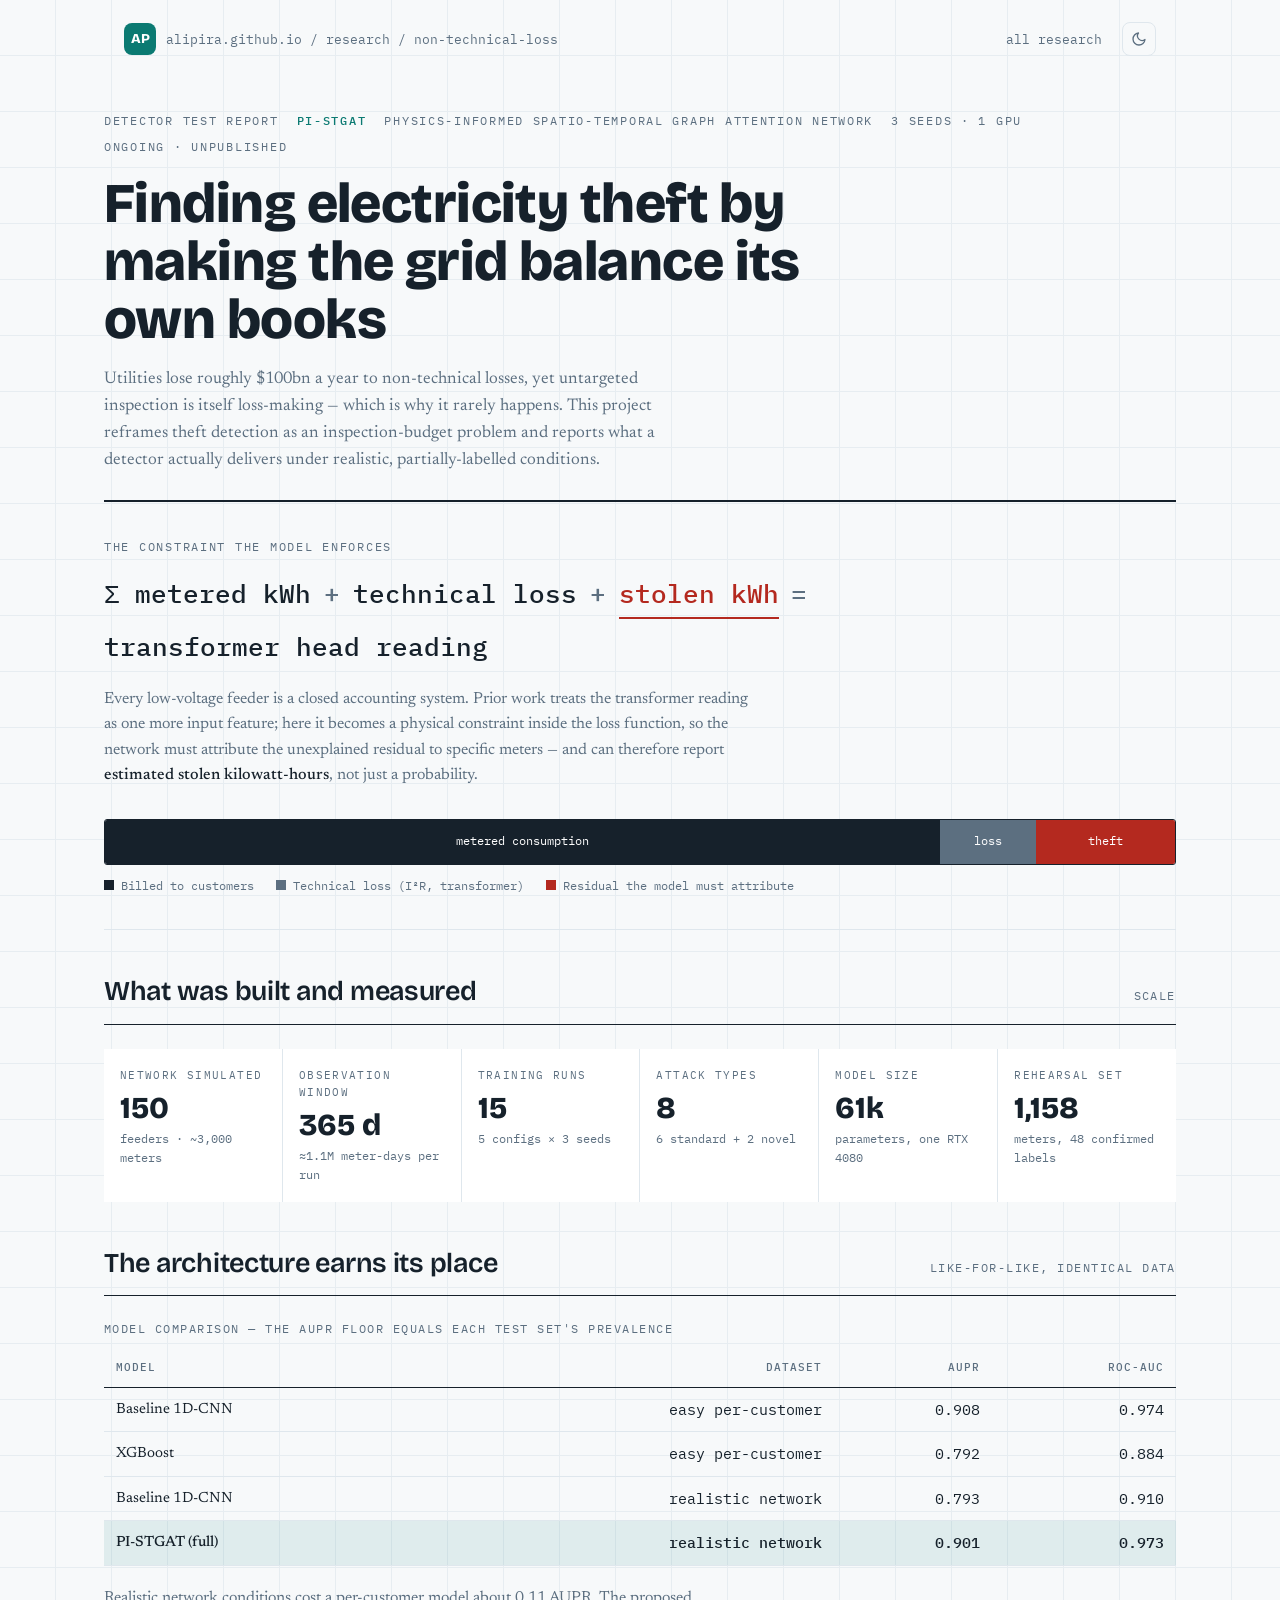
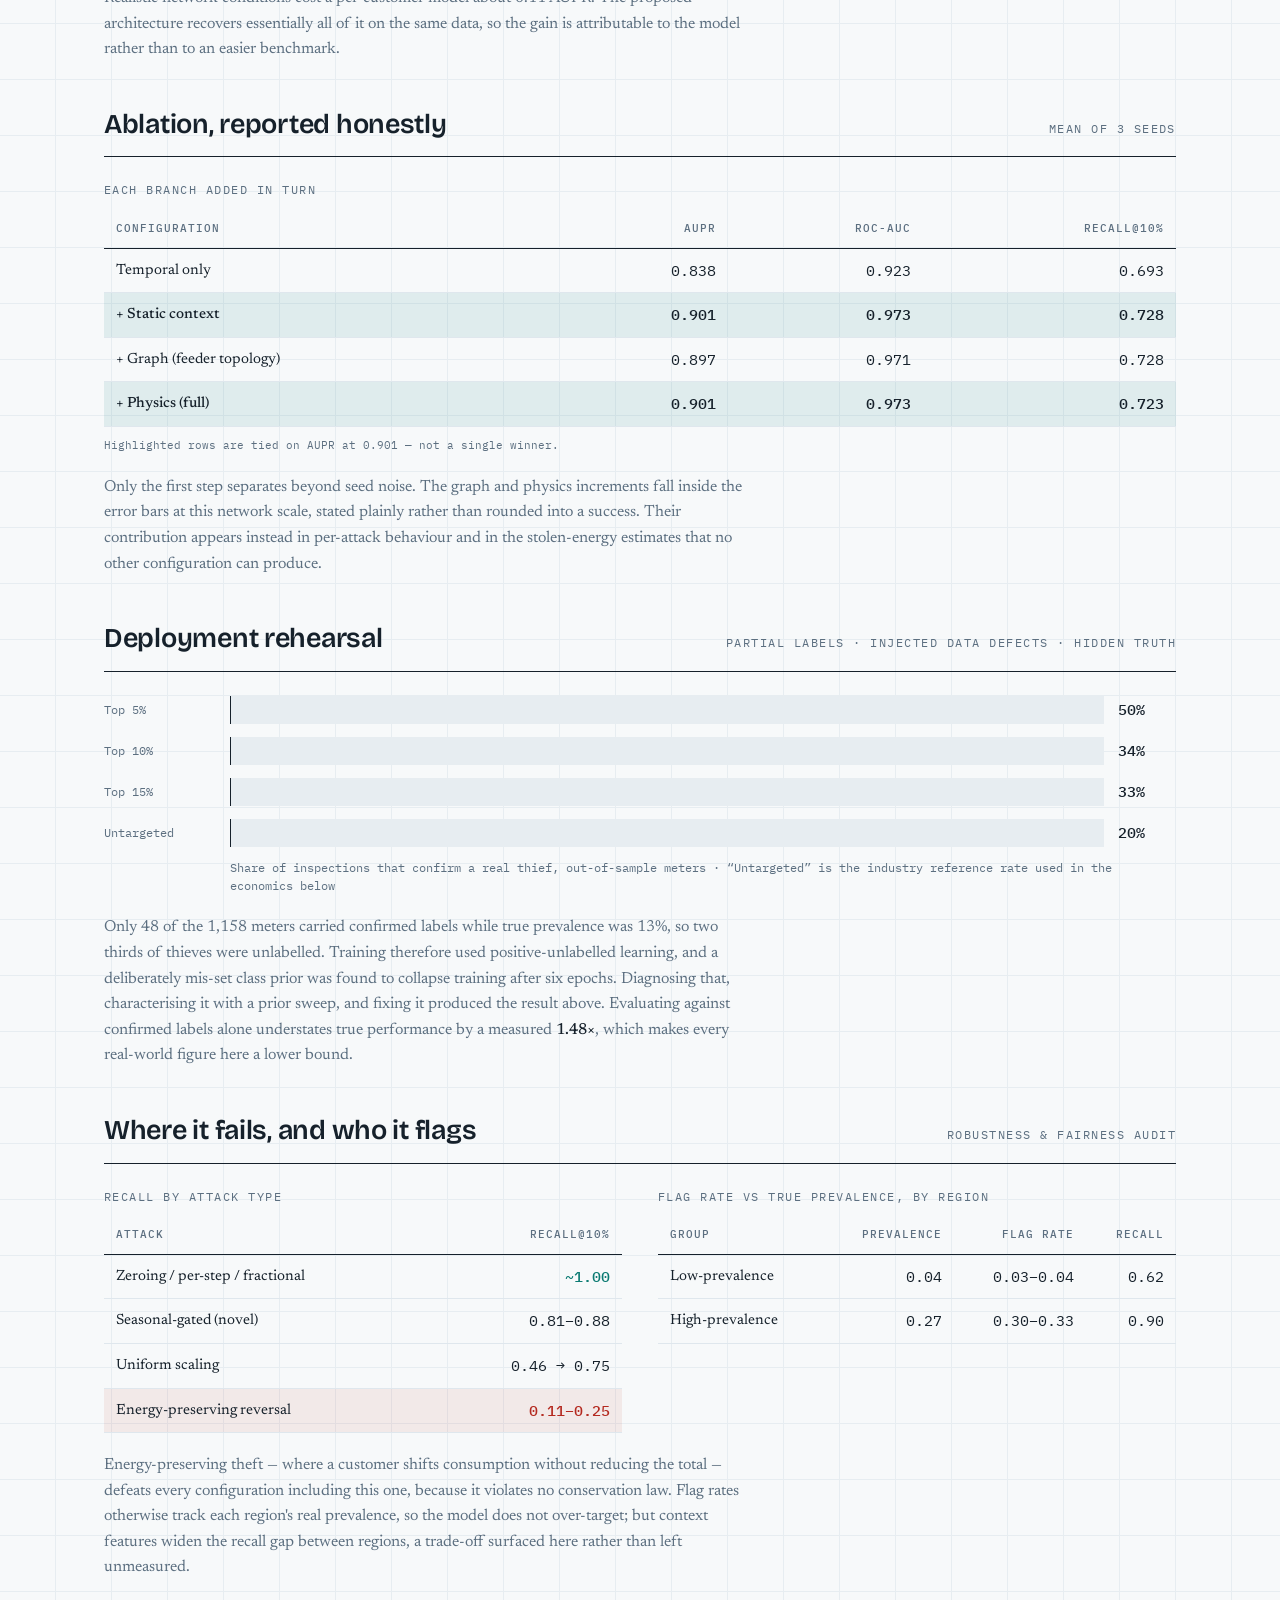
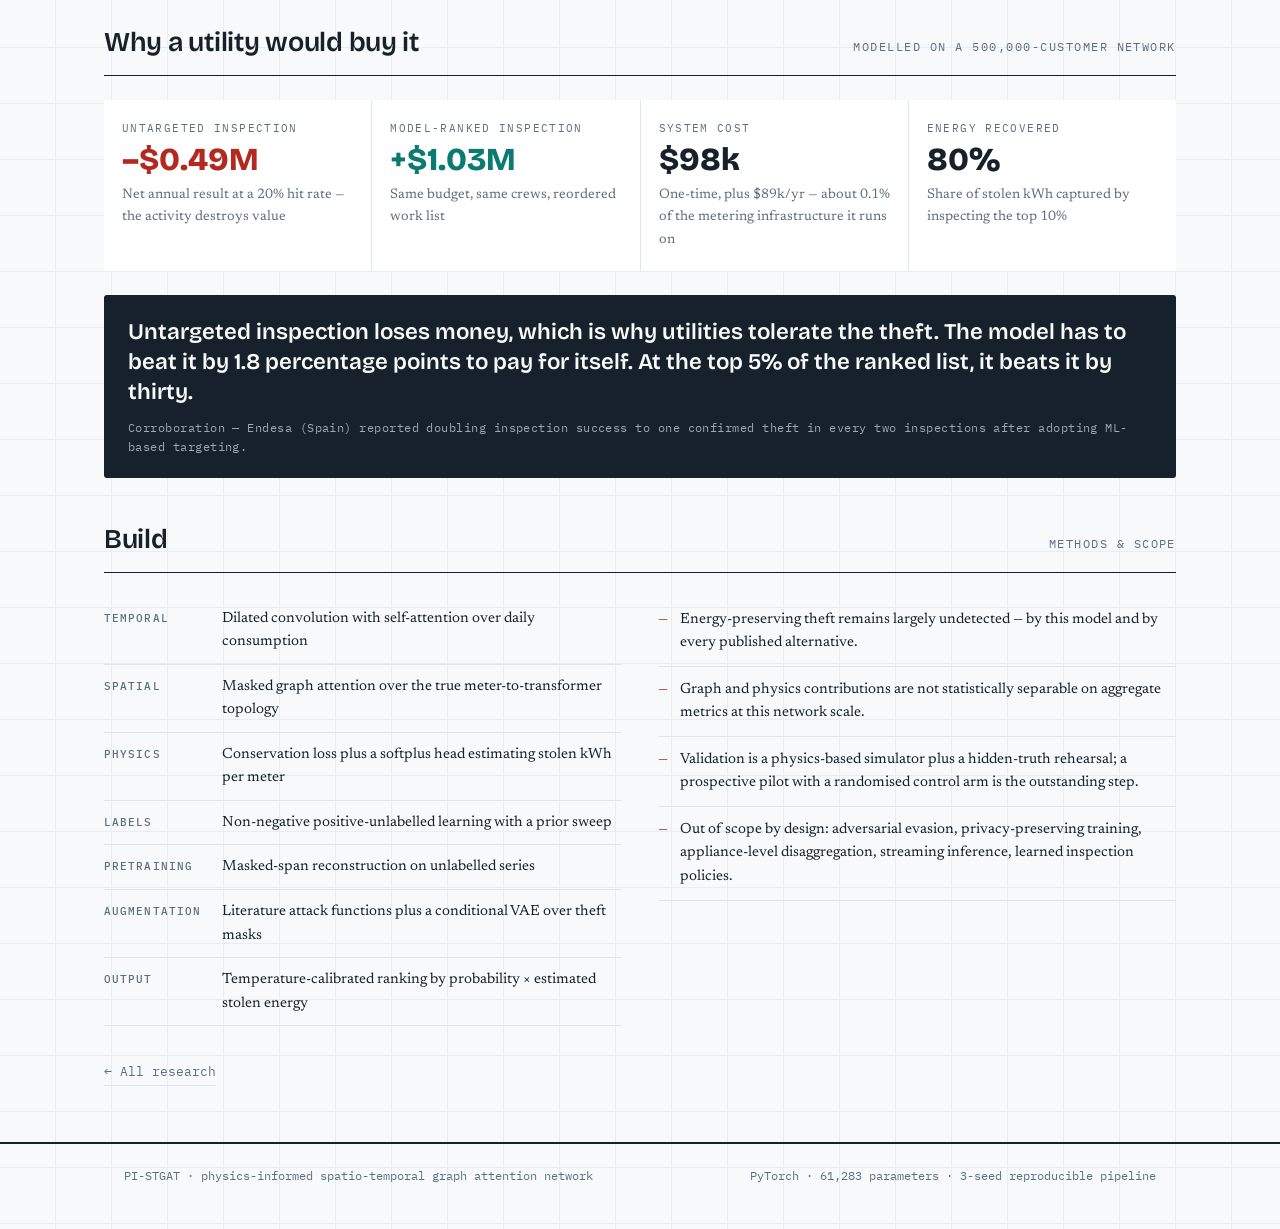
==== research/non-technical-loss/index.html @ 66fc5332 "add feat" ====
<!DOCTYPE html>
<html lang="en">
<head>
<meta charset="utf-8">
<meta name="viewport" content="width=device-width, initial-scale=1">
<title>PI-STGAT — Detector Test Report · Ali Pira</title>
<meta name="description" content="A physics-informed spatio-temporal graph attention network for electricity non-technical loss. Enforces the feeder energy balance inside the loss function, reports estimated stolen kWh, and is tested under partial labels: AUPR 0.901 vs 0.793 for a per-customer baseline.">
<meta property="og:title" content="PI-STGAT — Detector Test Report">
<meta property="og:description" content="Finding electricity theft by making the grid balance its own books. Results, ablation, robustness audit and inspection economics.">
<meta property="og:url" content="https://alipira.github.io/research/non-technical-loss/">
<meta property="og:type" content="article">
<meta name="theme-color" content="#F7F9FA" media="(prefers-color-scheme: light)">
<meta name="theme-color" content="#0C1218" media="(prefers-color-scheme: dark)">
<link rel="icon" href="data:image/svg+xml,%3Csvg xmlns='http://www.w3.org/2000/svg' viewBox='0 0 64 64'%3E%3Crect width='64' height='64' rx='14' fill='%230B7A72'/%3E%3Ctext x='32' y='42' font-family='Arial,sans-serif' font-size='28' font-weight='700' fill='white' text-anchor='middle'%3EAP%3C/text%3E%3C/svg%3E">
<link rel="preconnect" href="https://fonts.googleapis.com">
<link rel="preconnect" href="https://fonts.gstatic.com" crossorigin>
<link href="https://fonts.googleapis.com/css2?family=Bricolage+Grotesque:opsz,wght@12..96,600;12..96,800&family=IBM+Plex+Mono:wght@400;500&family=Newsreader:ital,opsz,wght@0,6..72,400;0,6..72,500;1,6..72,400&display=swap" rel="stylesheet">
<link rel="stylesheet" href="../../assets/site.css">
<link rel="stylesheet" href="../../assets/report.css">
</head>
<body class="report">
<a class="skip" href="#main">Skip to content</a>

<header class="site-head">
  <div class="wrap">
    <a class="brand" href="../../" aria-label="Back to alipira.github.io">
      <span class="mark" aria-hidden="true">AP</span>
      <span class="path">alipira.github.io / research / non-technical-loss</span>
    </a>
    <nav class="site-nav" aria-label="Sections">
      <a href="../../#research">all research</a>
      <button class="theme-btn" aria-label="Toggle colour theme">
        <svg class="icon-moon" viewBox="0 0 24 24" fill="none" stroke="currentColor" stroke-width="2" stroke-linecap="round" stroke-linejoin="round" aria-hidden="true"><path d="M21 12.8A9 9 0 1 1 11.2 3a7 7 0 0 0 9.8 9.8z"/></svg>
        <svg class="icon-sun" viewBox="0 0 24 24" fill="none" stroke="currentColor" stroke-width="2" stroke-linecap="round" stroke-linejoin="round" aria-hidden="true"><circle cx="12" cy="12" r="4"/><path d="M12 2v2M12 20v2M4.9 4.9l1.4 1.4M17.7 17.7l1.4 1.4M2 12h2M20 12h2M4.9 19.1l1.4-1.4M17.7 6.3l1.4-1.4"/></svg>
      </button>
    </nav>
  </div>
</header>

<div class="sheet" id="main">

  <header class="masthead">
    <div class="eyebrow">
      <span>Detector test report</span>
      <span><b>PI-STGAT</b></span>
      <span>Physics-informed spatio-temporal graph attention network</span>
      <span>3 seeds · 1 GPU</span>
      <span>Ongoing · unpublished</span>
    </div>
    <h1>Finding electricity theft by making the grid balance its own books</h1>
    <p class="sub">
      Utilities lose roughly $100bn a year to non-technical losses, yet untargeted
      inspection is itself loss-making — which is why it rarely happens. This project
      reframes theft detection as an inspection-budget problem and reports what a
      detector actually delivers under realistic, partially-labelled conditions.
    </p>
  </header>

  <div class="thesis">
    <div class="eqlabel">The constraint the model enforces</div>
    <div class="eq">
      <span>Σ metered kWh</span><span class="op">+</span>
      <span>technical loss</span><span class="op">+</span>
      <span class="stolen">stolen kWh</span><span class="op">=</span>
      <span>transformer head reading</span>
    </div>
    <p class="note">
      Every low-voltage feeder is a closed accounting system. Prior work treats the
      transformer reading as one more input feature; here it becomes a physical
      constraint inside the loss function, so the network must attribute the
      unexplained residual to specific meters — and can therefore report
      <strong>estimated stolen kilowatt-hours</strong>, not just a probability.
    </p>

    <div class="balance">
      <div class="bar" role="img" aria-label="Feeder energy balance: 78 percent metered consumption, 9 percent technical loss, 13 percent unexplained residual attributed to theft">
        <div class="seg metered">metered consumption</div>
        <div class="seg tech">loss</div>
        <div class="seg theft">theft</div>
      </div>
      <div class="barkey">
        <span><i style="background:var(--ink)"></i>Billed to customers</span>
        <span><i style="background:var(--muted)"></i>Technical loss (I²R, transformer)</span>
        <span><i style="background:var(--signal)"></i>Residual the model must attribute</span>
      </div>
    </div>
  </div>

  <section class="rsec">
    <div class="shead"><h2>What was built and measured</h2><span class="tag">Scale</span></div>
    <div class="fields">
      <div class="field"><div class="k">Network simulated</div><div class="v">150</div><div class="n">feeders · ~3,000 meters</div></div>
      <div class="field"><div class="k">Observation window</div><div class="v">365 d</div><div class="n">≈1.1M meter-days per run</div></div>
      <div class="field"><div class="k">Training runs</div><div class="v">15</div><div class="n">5 configs × 3 seeds</div></div>
      <div class="field"><div class="k">Attack types</div><div class="v">8</div><div class="n">6 standard + 2 novel</div></div>
      <div class="field"><div class="k">Model size</div><div class="v">61k</div><div class="n">parameters, one RTX 4080</div></div>
      <div class="field"><div class="k">Rehearsal set</div><div class="v">1,158</div><div class="n">meters, 48 confirmed labels</div></div>
    </div>
  </section>

  <section class="rsec">
    <div class="shead"><h2>The architecture earns its place</h2><span class="tag">Like-for-like, identical data</span></div>
    <div class="tw">
      <table>
        <caption>Model comparison — the AUPR floor equals each test set's prevalence</caption>
        <thead><tr><th scope="col">Model</th><th scope="col">Dataset</th><th scope="col">AUPR</th><th scope="col">ROC-AUC</th></tr></thead>
        <tbody>
          <tr><th scope="row">Baseline 1D-CNN</th><td>easy per-customer</td><td>0.908</td><td>0.974</td></tr>
          <tr><th scope="row">XGBoost</th><td>easy per-customer</td><td>0.792</td><td>0.884</td></tr>
          <tr><th scope="row">Baseline 1D-CNN</th><td>realistic network</td><td>0.793</td><td>0.910</td></tr>
          <tr class="lead"><th scope="row">PI-STGAT (full)</th><td>realistic network</td><td>0.901</td><td>0.973</td></tr>
        </tbody>
      </table>
    </div>
    <p class="note">
      Realistic network conditions cost a per-customer model about 0.11 AUPR. The
      proposed architecture recovers essentially all of it on the same data, so the
      gain is attributable to the model rather than to an easier benchmark.
    </p>
  </section>

  <section class="rsec">
    <div class="shead"><h2>Ablation, reported honestly</h2><span class="tag">Mean of 3 seeds</span></div>
    <div class="tw">
      <table>
        <caption>Each branch added in turn</caption>
        <thead><tr><th scope="col">Configuration</th><th scope="col">AUPR</th><th scope="col">ROC-AUC</th><th scope="col">Recall@10%</th></tr></thead>
        <tbody>
          <tr><th scope="row">Temporal only</th><td>0.838</td><td>0.923</td><td>0.693</td></tr>
          <tr class="lead"><th scope="row">+ Static context</th><td>0.901</td><td>0.973</td><td>0.728</td></tr>
          <tr><th scope="row">+ Graph (feeder topology)</th><td>0.897</td><td>0.971</td><td>0.728</td></tr>
          <tr class="lead"><th scope="row">+ Physics (full)</th><td>0.901</td><td>0.973</td><td>0.723</td></tr>
        </tbody>
      </table>
    </div>
    <p class="tienote">Highlighted rows are tied on AUPR at 0.901 — not a single winner.</p>
    <p class="note">
      Only the first step separates beyond seed noise. The graph and physics
      increments fall inside the error bars at this network scale, stated plainly
      rather than rounded into a success. Their contribution appears instead in
      per-attack behaviour and in the stolen-energy estimates that no other
      configuration can produce.
    </p>
  </section>

  <section class="rsec">
    <div class="shead"><h2>Deployment rehearsal</h2><span class="tag">Partial labels · injected data defects · hidden truth</span></div>
    <div class="chart">
      <div class="crow">
        <span class="lab">Top 5%</span>
        <span class="track" role="img" aria-label="Top 5 percent of the ranked list: 50 percent of inspections confirm a thief"><span class="fill" style="width:50%"></span></span>
        <span class="num">50%</span>
      </div>
      <div class="crow">
        <span class="lab">Top 10%</span>
        <span class="track" role="img" aria-label="Top 10 percent of the ranked list: 34 percent of inspections confirm a thief"><span class="fill" style="width:34%"></span></span>
        <span class="num">34%</span>
      </div>
      <div class="crow">
        <span class="lab">Top 15%</span>
        <span class="track" role="img" aria-label="Top 15 percent of the ranked list: 33 percent of inspections confirm a thief"><span class="fill" style="width:33%"></span></span>
        <span class="num">33%</span>
      </div>
      <!-- REVIEW BEFORE PUBLISHING: this 20% is the untargeted hit rate used in the
           economics model below. The rehearsal set's own prevalence is stated as 13%.
           Decide which figure is the comparator for this chart and make the two agree,
           or keep both and label each explicitly. -->
      <div class="crow">
        <span class="lab">Untargeted</span>
        <span class="track" role="img" aria-label="Untargeted inspection reference: 20 percent hit rate"><span class="fill base" style="width:20%"></span></span>
        <span class="num">20%</span>
      </div>
    </div>
    <p class="chartnote">
      Share of inspections that confirm a real thief, out-of-sample meters ·
      “Untargeted” is the industry reference rate used in the economics below
    </p>
    <p class="note">
      Only 48 of the 1,158 meters carried confirmed labels while true prevalence was
      13%, so two thirds of thieves were unlabelled. Training therefore used
      positive-unlabelled learning, and a deliberately mis-set class prior was found
      to collapse training after six epochs. Diagnosing that, characterising it with
      a prior sweep, and fixing it produced the result above. Evaluating against
      confirmed labels alone understates true performance by a measured
      <strong>1.48×</strong>, which makes every real-world figure here a lower bound.
    </p>
  </section>

  <section class="rsec">
    <div class="shead"><h2>Where it fails, and who it flags</h2><span class="tag">Robustness &amp; fairness audit</span></div>
    <div class="cols">
      <div class="tw">
        <table>
          <caption>Recall by attack type</caption>
          <thead><tr><th scope="col">Attack</th><th scope="col">Recall@10%</th></tr></thead>
          <tbody>
            <tr><th scope="row">Zeroing / per-step / fractional</th><td><span class="good">~1.00</span></td></tr>
            <tr><th scope="row">Seasonal-gated (novel)</th><td>0.81–0.88</td></tr>
            <!-- REVIEW: label what the arrow means here (e.g. before → after the prior fix,
                 or weakest → strongest seed). Left exactly as supplied. -->
            <tr><th scope="row">Uniform scaling</th><td>0.46 → 0.75</td></tr>
            <tr class="weak"><th scope="row">Energy-preserving reversal</th><td><span class="flag">0.11–0.25</span></td></tr>
          </tbody>
        </table>
      </div>
      <div class="tw">
        <table>
          <caption>Flag rate vs true prevalence, by region</caption>
          <thead><tr><th scope="col">Group</th><th scope="col">Prevalence</th><th scope="col">Flag rate</th><th scope="col">Recall</th></tr></thead>
          <tbody>
            <tr><th scope="row">Low-prevalence</th><td>0.04</td><td>0.03–0.04</td><td>0.62</td></tr>
            <tr><th scope="row">High-prevalence</th><td>0.27</td><td>0.30–0.33</td><td>0.90</td></tr>
          </tbody>
        </table>
      </div>
    </div>
    <p class="note">
      Energy-preserving theft — where a customer shifts consumption without reducing
      the total — defeats every configuration including this one, because it violates
      no conservation law. Flag rates otherwise track each region's real prevalence,
      so the model does not over-target; but context features widen the recall gap
      between regions, a trade-off surfaced here rather than left unmeasured.
    </p>
  </section>

  <section class="rsec">
    <div class="shead"><h2>Why a utility would buy it</h2><span class="tag">Modelled on a 500,000-customer network</span></div>
    <div class="econ">
      <div class="ecard"><div class="k">Untargeted inspection</div><div class="v neg">–$0.49M</div><div class="n">Net annual result at a 20% hit rate — the activity destroys value</div></div>
      <div class="ecard"><div class="k">Model-ranked inspection</div><div class="v pos">+$1.03M</div><div class="n">Same budget, same crews, reordered work list</div></div>
      <div class="ecard"><div class="k">System cost</div><div class="v">$98k</div><div class="n">One-time, plus $89k/yr — about 0.1% of the metering infrastructure it runs on</div></div>
      <div class="ecard"><div class="k">Energy recovered</div><div class="v">80%</div><div class="n">Share of stolen kWh captured by inspecting the top 10%</div></div>
    </div>
    <div class="pull">
      <p>
        Untargeted inspection loses money, which is why utilities tolerate the theft.
        The model has to beat it by 1.8 percentage points to pay for itself. At the
        top 5% of the ranked list, it beats it by thirty.
      </p>
      <small>
        Corroboration — Endesa (Spain) reported doubling inspection success to one
        confirmed theft in every two inspections after adopting ML-based targeting.
      </small>
    </div>
  </section>

  <section class="rsec">
    <div class="shead"><h2>Build</h2><span class="tag">Methods &amp; scope</span></div>
    <div class="cols">
      <div>
        <ul class="stack">
          <li><b>Temporal</b><span>Dilated convolution with self-attention over daily consumption</span></li>
          <li><b>Spatial</b><span>Masked graph attention over the true meter-to-transformer topology</span></li>
          <li><b>Physics</b><span>Conservation loss plus a softplus head estimating stolen kWh per meter</span></li>
          <li><b>Labels</b><span>Non-negative positive-unlabelled learning with a prior sweep</span></li>
          <li><b>Pretraining</b><span>Masked-span reconstruction on unlabelled series</span></li>
          <li><b>Augmentation</b><span>Literature attack functions plus a conditional VAE over theft masks</span></li>
          <li><b>Output</b><span>Temperature-calibrated ranking by probability × estimated stolen energy</span></li>
        </ul>
      </div>
      <div>
        <ul class="limits">
          <li>Energy-preserving theft remains largely undetected — by this model and by every published alternative.</li>
          <li>Graph and physics contributions are not statistically separable on aggregate metrics at this network scale.</li>
          <li>Validation is a physics-based simulator plus a hidden-truth rehearsal; a prospective pilot with a randomised control arm is the outstanding step.</li>
          <li>Out of scope by design: adversarial evasion, privacy-preserving training, appliance-level disaggregation, streaming inference, learned inspection policies.</li>
        </ul>
      </div>
    </div>
    <a class="backhome" href="../../#research">← All research</a>
  </section>

</div>

<footer class="site-foot">
  <div class="wrap">
    <span>PI-STGAT · physics-informed spatio-temporal graph attention network</span>
    <span>PyTorch · 61,283 parameters · 3-seed reproducible pipeline</span>
  </div>
</footer>

<script src="../../assets/site.js"></script>
</body>
</html>
---- assets/site.css ----
/* ============================================================
   site.css — shared tokens and chrome for alipira.github.io
   Every page links this file. Change a colour or a font once
   here and the whole site follows.
   ============================================================ */

/* ---------- TOKENS ---------- */
:root{
  --bg:#F7F9FA;
  --surface:#FFFFFF;
  --ink:#16212B;
  --muted:#5C6F80;
  --line:#DFE7ED;
  --grid:#E7EDF1;
  --teal:#0B7A72;          /* accent, and "good" in data */
  --amber:#B26A00;         /* second track */
  --signal:#B4291F;        /* failure / negative only */
  --teal-soft:rgba(11,122,114,.10);
  --amber-soft:rgba(178,106,0,.12);
  --signal-soft:rgba(180,41,31,.08);
  --on-accent:#FFFFFF;     /* text on a teal fill */
  --shadow:0 10px 28px rgba(22,33,43,.08);
  --radius:12px;
  --display:"Bricolage Grotesque",system-ui,"Segoe UI",sans-serif;
  --prose:"Newsreader",Georgia,"Times New Roman",serif;
  --mono:"IBM Plex Mono",ui-monospace,SFMono-Regular,Menlo,monospace;
}
[data-theme="dark"]{
  --bg:#0C1218;
  --surface:#121A23;
  --ink:#E7EEF4;
  --muted:#93A7B8;
  --line:#223140;
  --grid:#17222D;
  --teal:#3ECBBB;
  --amber:#F0A63C;
  --signal:#F2685C;
  --teal-soft:rgba(62,203,187,.12);
  --amber-soft:rgba(240,166,60,.14);
  --signal-soft:rgba(242,104,92,.12);
  --on-accent:#0C1218;
  --shadow:0 12px 30px rgba(0,0,0,.35);
}
@media (prefers-color-scheme: dark){
  :root:not([data-theme="light"]){
    --bg:#0C1218;
    --surface:#121A23;
    --ink:#E7EEF4;
    --muted:#93A7B8;
    --line:#223140;
    --grid:#17222D;
    --teal:#3ECBBB;
    --amber:#F0A63C;
    --signal:#F2685C;
    --teal-soft:rgba(62,203,187,.12);
    --amber-soft:rgba(240,166,60,.14);
    --signal-soft:rgba(242,104,92,.12);
    --on-accent:#0C1218;
    --shadow:0 12px 30px rgba(0,0,0,.35);
  }
}

/* ---------- BASE ---------- */
*{box-sizing:border-box;margin:0;padding:0}
html{scroll-behavior:smooth;-webkit-text-size-adjust:100%}
body{
  background:var(--bg);
  color:var(--ink);
  font-family:var(--prose);
  font-size:16px;
  line-height:1.6;
  -webkit-font-smoothing:antialiased;
}
.wrap{max-width:1080px;margin:0 auto;padding:0 24px}
a{color:inherit}
::selection{background:var(--teal-soft)}
:focus-visible{outline:2px solid var(--teal);outline-offset:3px;border-radius:4px}
.mono{font-family:var(--mono);font-variant-numeric:tabular-nums}
strong{font-weight:500}

.skip{
  position:absolute;left:-9999px;top:0;z-index:99;
  background:var(--teal);color:var(--on-accent);
  font-family:var(--mono);font-size:.85rem;padding:10px 16px;border-radius:0 0 8px 0;
}
.skip:focus{left:0}

/* ---------- HEADER ---------- */
.site-head{padding:22px 0}
.site-head .wrap{display:flex;align-items:center;justify-content:space-between;gap:16px}
.brand{display:flex;align-items:center;gap:10px;text-decoration:none;min-width:0}
.brand .mark{
  width:32px;height:32px;border-radius:8px;flex:0 0 auto;
  background:var(--teal);color:var(--on-accent);
  display:grid;place-items:center;
  font-family:var(--display);font-weight:800;font-size:.85rem;
}
.brand .path{
  font-family:var(--mono);font-size:.82rem;color:var(--muted);
  white-space:nowrap;overflow:hidden;text-overflow:ellipsis;
}
.brand:hover .path{color:var(--teal)}
.site-nav{display:flex;align-items:center;gap:20px}
.site-nav a{font-family:var(--mono);font-size:.82rem;color:var(--muted);text-decoration:none}
.site-nav a:hover{color:var(--teal)}
.theme-btn{
  background:none;border:1px solid var(--line);border-radius:8px;
  width:34px;height:34px;flex:0 0 auto;
  display:grid;place-items:center;cursor:pointer;color:var(--muted);
}
.theme-btn:hover{color:var(--teal);border-color:var(--teal)}
.theme-btn svg{width:16px;height:16px}
.icon-sun{display:none}
[data-theme="dark"] .icon-moon{display:none}
[data-theme="dark"] .icon-sun{display:block}
@media (prefers-color-scheme: dark){
  :root:not([data-theme="light"]) .icon-moon{display:none}
  :root:not([data-theme="light"]) .icon-sun{display:block}
}

/* ---------- SECTION FURNITURE ---------- */
.band{padding:52px 0 0}
.fig{font-family:var(--mono);font-size:.8rem;color:var(--muted);margin-bottom:8px}
.fig b{color:var(--teal);font-weight:500}
h1,h2,h3{font-family:var(--display);letter-spacing:-.01em}
h2{font-weight:600;font-size:clamp(1.5rem,3vw,1.95rem);margin-bottom:12px}
h3{font-weight:600}
.section-intro{color:var(--muted);max-width:62ch;margin-bottom:30px}
.mini{
  font-family:var(--mono);font-size:.75rem;letter-spacing:.12em;
  text-transform:uppercase;color:var(--muted);margin-bottom:12px;
}

/* ---------- BUTTONS ---------- */
.btn{
  font-family:var(--mono);font-size:.8rem;text-decoration:none;
  padding:9px 14px;border-radius:8px;display:inline-block;
  transition:opacity .15s ease,border-color .15s ease,color .15s ease;
}
.btn-primary{background:var(--teal);color:var(--on-accent)}
.btn-primary:hover{opacity:.88}
.btn-ghost{border:1px solid var(--line);color:var(--muted)}
.btn-ghost:hover{border-color:var(--teal);color:var(--teal)}

/* ---------- CHIPS ---------- */
.chips{display:flex;flex-wrap:wrap;gap:8px}
.chip{
  font-family:var(--mono);font-size:.76rem;color:var(--muted);
  border:1px solid var(--line);border-radius:999px;padding:4px 11px;
}
.status{
  font-family:var(--mono);font-size:.74rem;letter-spacing:.06em;
  color:var(--teal);background:var(--teal-soft);
  border-radius:999px;padding:4px 11px;display:inline-block;
}

/* ---------- FOOTER ---------- */
.site-foot{border-top:2px solid var(--ink);margin-top:56px;padding:22px 0 44px}
.site-foot .wrap{
  display:flex;justify-content:space-between;flex-wrap:wrap;gap:10px;
  font-family:var(--mono);font-size:.76rem;color:var(--muted);
}

/* ---------- MOTION ---------- */
.reveal{opacity:0;transform:translateY(14px);transition:opacity .5s ease,transform .5s ease}
.reveal.on{opacity:1;transform:none}
@media (prefers-reduced-motion: reduce){
  html{scroll-behavior:auto}
  .reveal{opacity:1;transform:none;transition:none}
  *{animation:none !important}
}
---- assets/report.css ----
/* ============================================================
   report.css — styles for research report pages
   Signature: engineering grid paper + a conservation equation
   set as the hero. Data is IBM Plex Mono with tabular figures;
   argument is Newsreader; headings are Bricolage Grotesque.
   ============================================================ */

body.report{
  background-image:
    linear-gradient(var(--grid) 1px,transparent 1px),
    linear-gradient(90deg,var(--grid) 1px,transparent 1px);
  background-size:56px 56px;
  background-position:-1px -1px;
}
.sheet{max-width:1120px;margin:0 auto;padding:0 24px}

/* ---------- MASTHEAD ---------- */
.masthead{padding:34px 0 26px;border-bottom:2px solid var(--ink)}
.eyebrow{
  font-family:var(--mono);font-size:.72rem;letter-spacing:.15em;
  text-transform:uppercase;color:var(--muted);
  display:flex;flex-wrap:wrap;gap:8px 18px;
}
.eyebrow b{color:var(--teal);font-weight:500}
.masthead h1{
  font-weight:800;font-size:clamp(2rem,5.2vw,3.5rem);
  line-height:1.04;margin:18px 0 0;max-width:22ch;
}
.masthead .sub{margin:16px 0 0;max-width:64ch;color:var(--muted);font-size:1.06rem}

/* ---------- HERO: the conservation equation ---------- */
.thesis{padding:36px 0 34px;border-bottom:1px solid var(--line)}
.eqlabel{
  font-family:var(--mono);font-size:.72rem;letter-spacing:.15em;
  text-transform:uppercase;color:var(--muted);margin-bottom:18px;
}
.eq{
  font-family:var(--mono);font-size:clamp(.95rem,2.3vw,1.6rem);font-weight:500;
  display:flex;flex-wrap:wrap;align-items:baseline;gap:.5em;line-height:1.55;
}
.eq .op{color:var(--muted)}
.eq .stolen{color:var(--signal);font-weight:500;position:relative}
.eq .stolen::after{
  content:"";position:absolute;left:0;right:0;bottom:-5px;height:2px;
  background:var(--signal);transform:scaleX(0);transform-origin:left;
  animation:underline .7s .45s forwards cubic-bezier(.2,.7,.3,1);
}
@keyframes underline{to{transform:scaleX(1)}}
@media (prefers-reduced-motion: reduce){
  .eq .stolen::after{transform:scaleX(1)}
}
.note{margin:20px 0 0;max-width:72ch;color:var(--muted);font-size:1rem}
.note strong{color:var(--ink);font-weight:500}

/* ---------- BALANCE BAR (signature) ---------- */
.balance{margin:30px 0 0}
.bar{display:flex;height:46px;border:1px solid var(--ink);border-radius:3px;overflow:hidden}
.seg{
  display:flex;align-items:center;justify-content:center;
  font-family:var(--mono);font-size:.74rem;color:#fff;
  white-space:nowrap;overflow:hidden;
}
.seg.metered{background:var(--ink);flex:0 0 78%}
.seg.tech{background:var(--muted);flex:0 0 9%}
.seg.theft{background:var(--signal);flex:0 0 13%}
[data-theme="dark"] .seg.metered{color:var(--bg)}
[data-theme="dark"] .seg.tech,[data-theme="dark"] .seg.theft{color:var(--bg)}
@media (prefers-color-scheme: dark){
  :root:not([data-theme="light"]) .seg{color:var(--bg)}
}
.barkey{
  display:flex;flex-wrap:wrap;gap:8px 22px;margin-top:12px;
  font-family:var(--mono);font-size:.72rem;color:var(--muted);
}
.barkey i{display:inline-block;width:10px;height:10px;margin-right:7px}

/* ---------- SECTION HEAD ---------- */
.rsec{padding:40px 0 0}
.shead{
  display:flex;align-items:baseline;gap:16px;flex-wrap:wrap;
  border-bottom:1px solid var(--ink);padding-bottom:10px;margin-bottom:24px;
}
.shead h2{margin:0;font-size:clamp(1.3rem,2.6vw,1.7rem)}
.shead .tag{
  font-family:var(--mono);font-size:.72rem;letter-spacing:.13em;
  text-transform:uppercase;color:var(--muted);margin-left:auto;
}

/* ---------- FIELD STRIP ---------- */
.fields{display:grid;grid-template-columns:repeat(auto-fit,minmax(172px,1fr));gap:1px;background:var(--line)}
.field{background:var(--surface);padding:18px 16px}
.field .k{
  font-family:var(--mono);font-size:.66rem;letter-spacing:.13em;
  text-transform:uppercase;color:var(--muted);
}
.field .v{
  font-family:var(--display);font-weight:800;
  font-size:clamp(1.4rem,3vw,1.9rem);line-height:1.1;margin-top:8px;
}
.field .n{font-family:var(--mono);font-size:.72rem;color:var(--muted);margin-top:5px}

/* ---------- TABLES ---------- */
.tw{overflow-x:auto}
table{width:100%;border-collapse:collapse;font-size:.92rem}
caption{
  text-align:left;font-family:var(--mono);font-size:.72rem;letter-spacing:.13em;
  text-transform:uppercase;color:var(--muted);padding-bottom:10px;
}
th,td{padding:10px 12px;text-align:right;border-bottom:1px solid var(--line)}
th:first-child,td:first-child{text-align:left}
thead th{
  font-family:var(--mono);font-size:.7rem;letter-spacing:.09em;text-transform:uppercase;
  color:var(--muted);font-weight:500;border-bottom:1px solid var(--ink);
}
tbody th{font-family:var(--prose);font-weight:400;color:var(--ink)}
tbody td{font-family:var(--mono);font-variant-numeric:tabular-nums}
tbody tr.lead th,tbody tr.lead td{background:var(--teal-soft);font-weight:500}
tbody tr.weak th,tbody tr.weak td{background:var(--signal-soft)}
td .flag{color:var(--signal);font-weight:500}
td .good{color:var(--teal);font-weight:500}
.tienote{
  font-family:var(--mono);font-size:.7rem;color:var(--muted);
  margin-top:10px;
}

/* ---------- HIT-RATE CHART ---------- */
.chart{display:grid;gap:13px;margin-top:4px}
.crow{display:grid;grid-template-columns:112px 1fr 58px;align-items:center;gap:14px}
.crow .lab{font-family:var(--mono);font-size:.78rem;color:var(--muted)}
.crow .track{position:relative;height:28px;background:var(--grid);border-left:1px solid var(--ink)}
.crow .fill{height:100%;background:var(--teal)}
.crow .fill.base{background:var(--muted)}
.crow .num{font-family:var(--mono);font-weight:500;font-size:.94rem}
.chartnote{
  font-family:var(--mono);font-size:.72rem;color:var(--muted);
  margin-top:12px;padding-left:126px;
}

/* ---------- ECONOMICS ---------- */
.econ{display:grid;grid-template-columns:repeat(auto-fit,minmax(206px,1fr));gap:1px;background:var(--line)}
.ecard{background:var(--surface);padding:20px 18px}
.ecard .k{
  font-family:var(--mono);font-size:.66rem;letter-spacing:.13em;
  text-transform:uppercase;color:var(--muted);
}
.ecard .v{font-family:var(--display);font-weight:800;font-size:2rem;margin-top:8px;line-height:1}
.ecard .v.neg{color:var(--signal)}
.ecard .v.pos{color:var(--teal)}
.ecard .n{font-size:.86rem;color:var(--muted);margin-top:8px}
.pull{margin:24px 0 0;padding:22px 24px;background:var(--ink);border-radius:3px}
.pull p{
  margin:0;font-family:var(--display);font-weight:600;
  font-size:clamp(1.05rem,2.2vw,1.4rem);line-height:1.35;color:var(--bg);
}
/* The pull panel inverts with the theme (ink fill, bg text), so its dim
   caption needs an explicit value on each side rather than --muted. */
.pull small{
  display:block;margin-top:12px;font-family:var(--mono);font-size:.72rem;
  letter-spacing:.04em;color:#9AA9B4;font-weight:400;
}
[data-theme="dark"] .pull small{color:#4A5B69}
@media (prefers-color-scheme: dark){
  :root:not([data-theme="light"]) .pull small{color:#4A5B69}
}

/* ---------- TWO-COLUMN BUILD ---------- */
.cols{display:grid;grid-template-columns:1fr 1fr;gap:36px}
.stack,.limits{list-style:none}
.stack li{
  padding:10px 0;border-bottom:1px solid var(--line);
  font-size:.92rem;display:flex;gap:14px;
}
.stack li b{
  font-family:var(--mono);font-size:.68rem;letter-spacing:.1em;text-transform:uppercase;
  color:var(--muted);flex:0 0 104px;padding-top:3px;font-weight:500;
}
.limits li{
  border-bottom:1px solid var(--line);padding:11px 0 11px 22px;
  position:relative;font-size:.92rem;
}
.limits li::before{content:"—";position:absolute;left:0;color:var(--signal)}

/* ---------- BACK LINK ---------- */
.backhome{
  display:inline-block;margin:36px 0 0;font-family:var(--mono);font-size:.8rem;
  color:var(--muted);text-decoration:none;border-bottom:1px solid var(--line);padding-bottom:2px;
}
.backhome:hover{color:var(--teal);border-color:var(--teal)}

@media (max-width:760px){
  .cols{grid-template-columns:1fr;gap:28px}
  .crow{grid-template-columns:82px 1fr 50px}
  .chartnote{padding-left:0}
  .stack li{flex-direction:column;gap:2px}
  .stack li b{flex:none}
}
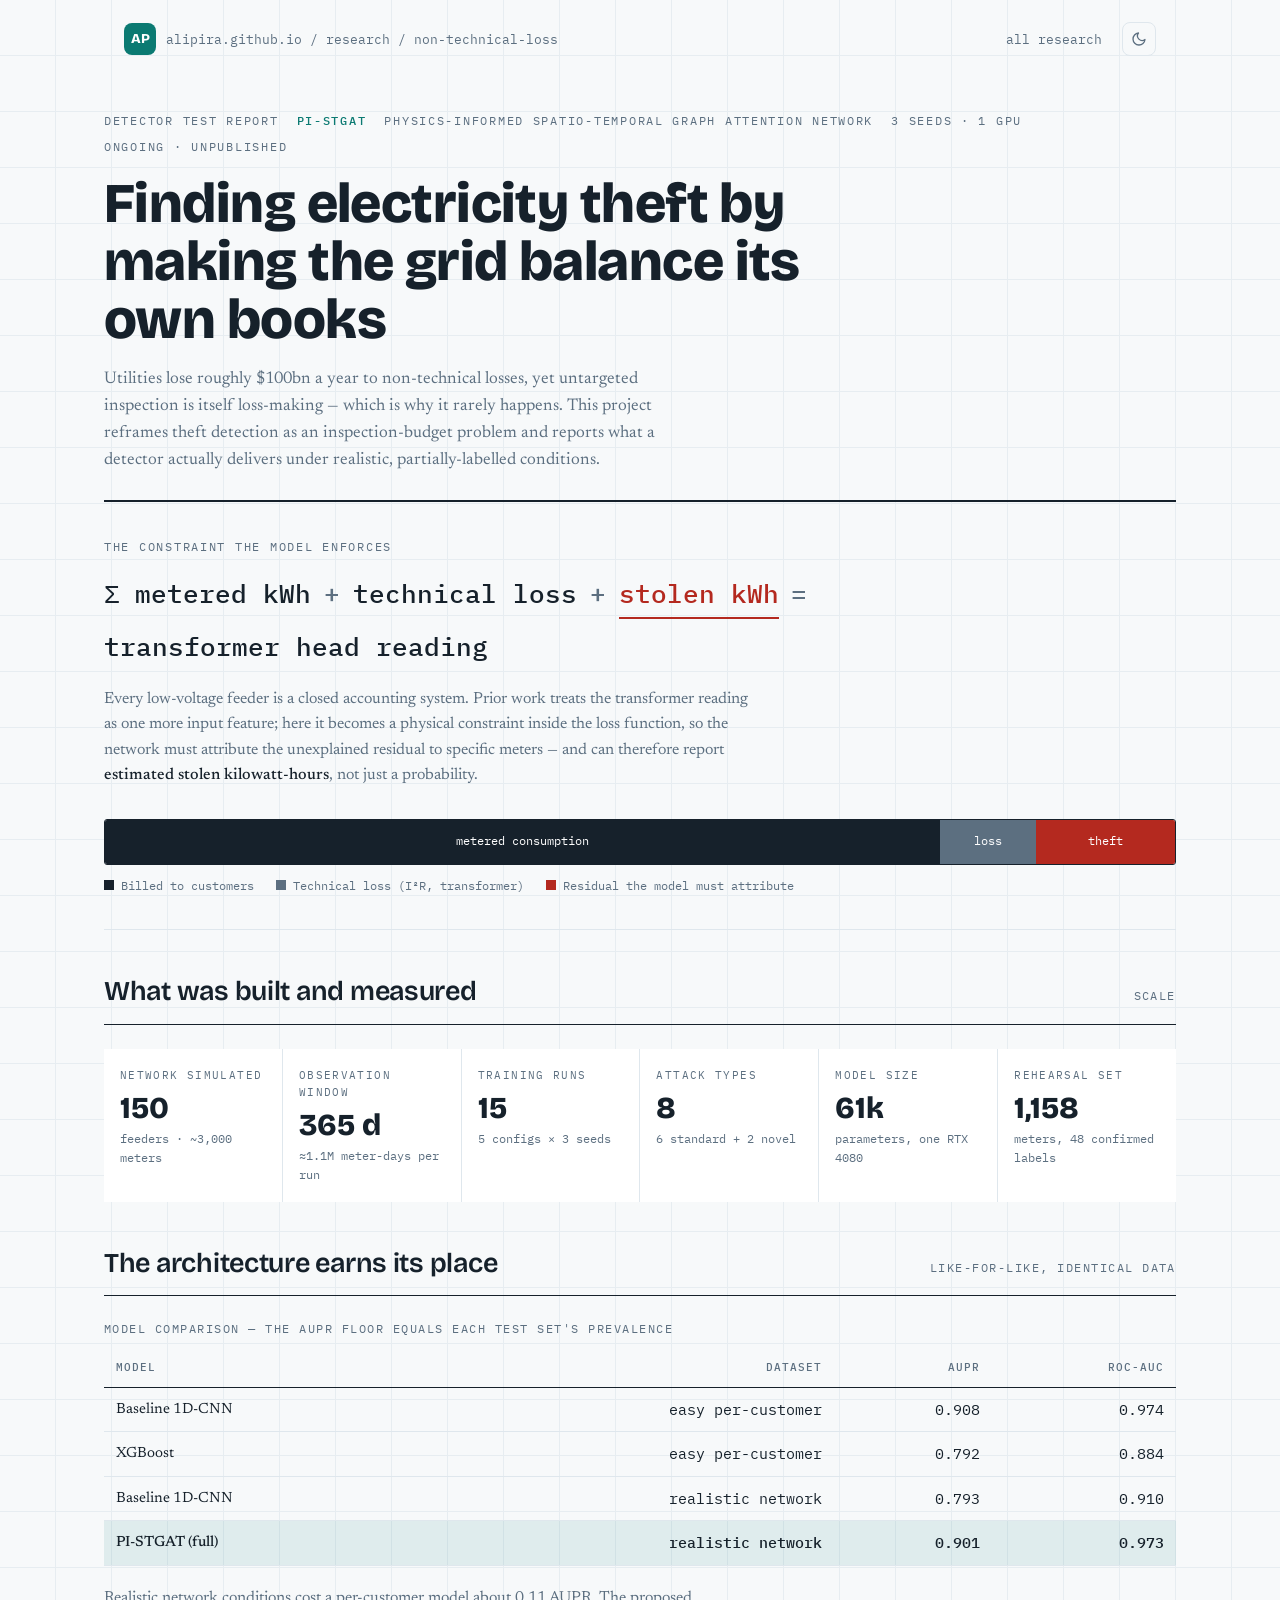
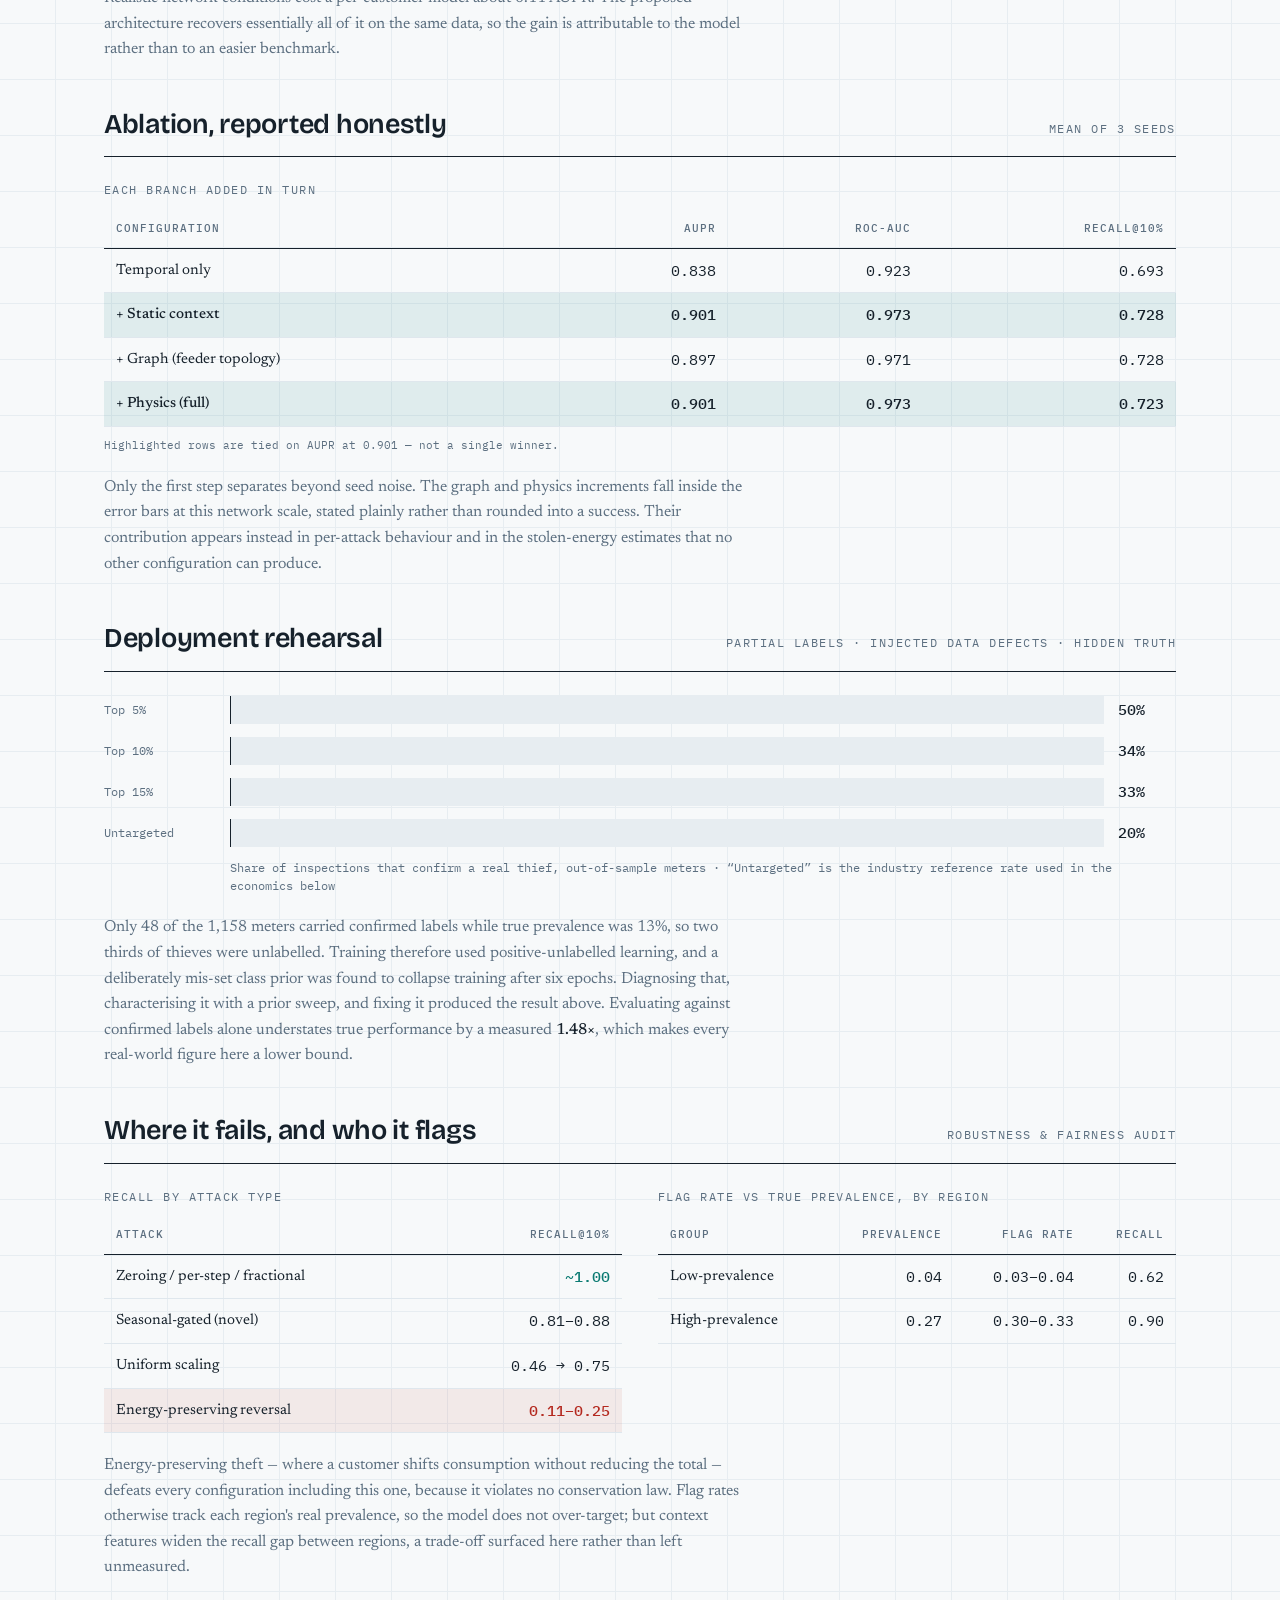
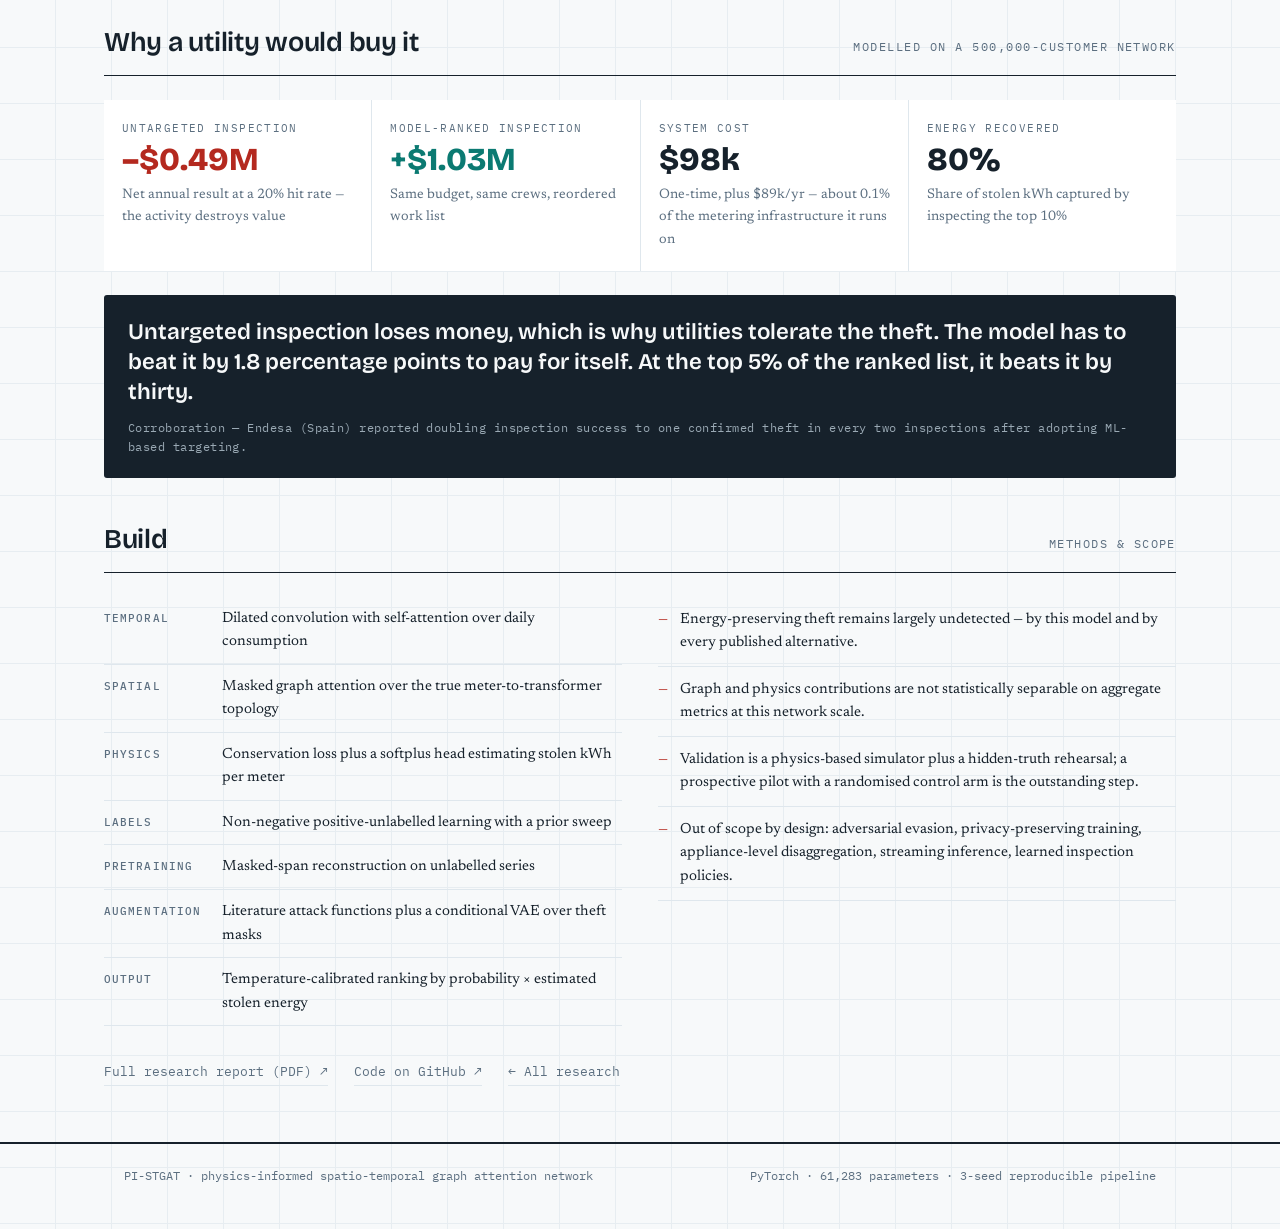
==== commit 5c38d1f0: "Link PI-STGAT repo and full research report from NTL pages" ====
--- a/research/non-technical-loss/index.html
+++ b/research/non-technical-loss/index.html
@@ -267,6 +267,8 @@
         </ul>
       </div>
     </div>
+    <a class="backhome" href="https://github.com/Alipira/PI-STGAT/blob/main/report/PI-STGAT_research_report.pdf">Full research report (PDF) ↗</a>
+    <a class="backhome" href="https://github.com/Alipira/PI-STGAT">Code on GitHub ↗</a>
     <a class="backhome" href="../../#research">← All research</a>
   </section>
 
--- a/assets/report.css
+++ b/assets/report.css
@@ -186,6 +186,7 @@
   color:var(--muted);text-decoration:none;border-bottom:1px solid var(--line);padding-bottom:2px;
 }
 .backhome:hover{color:var(--teal);border-color:var(--teal)}
+.backhome{margin-right:22px}
 
 @media (max-width:760px){
   .cols{grid-template-columns:1fr;gap:28px}
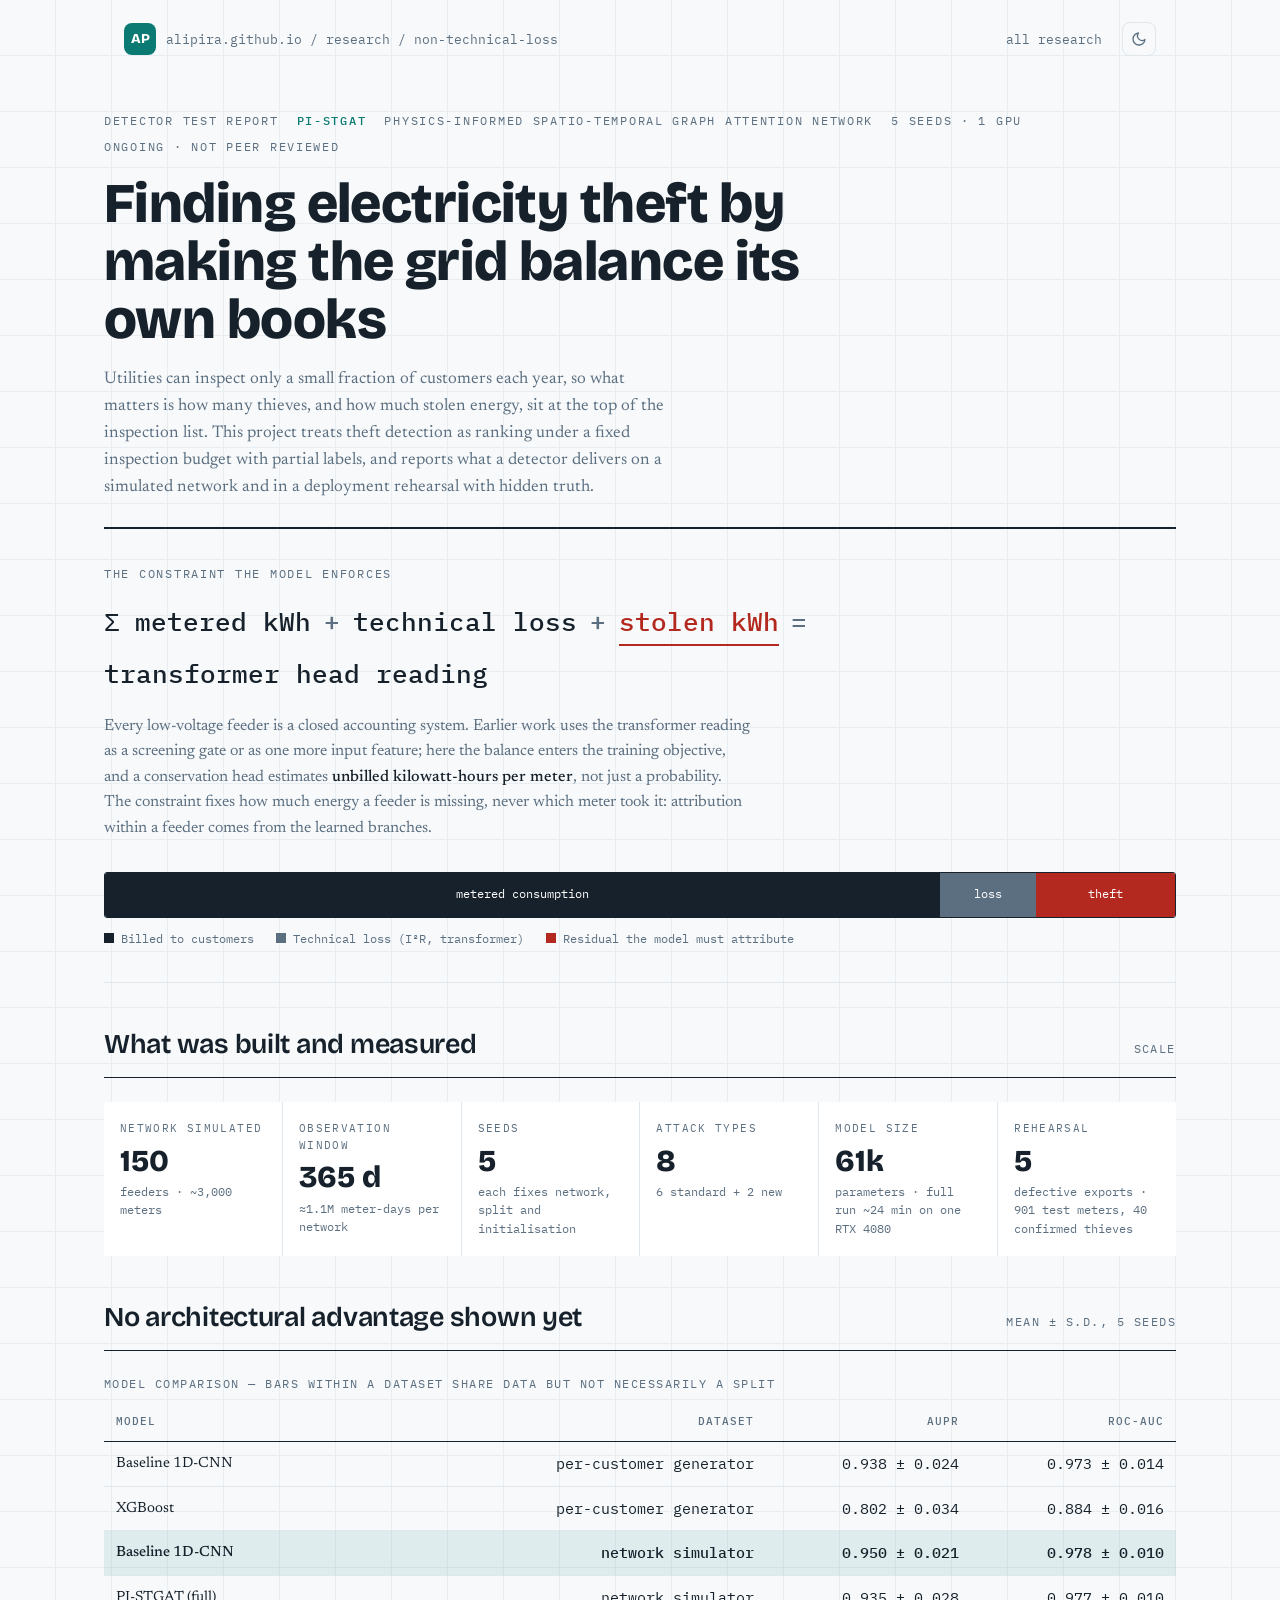
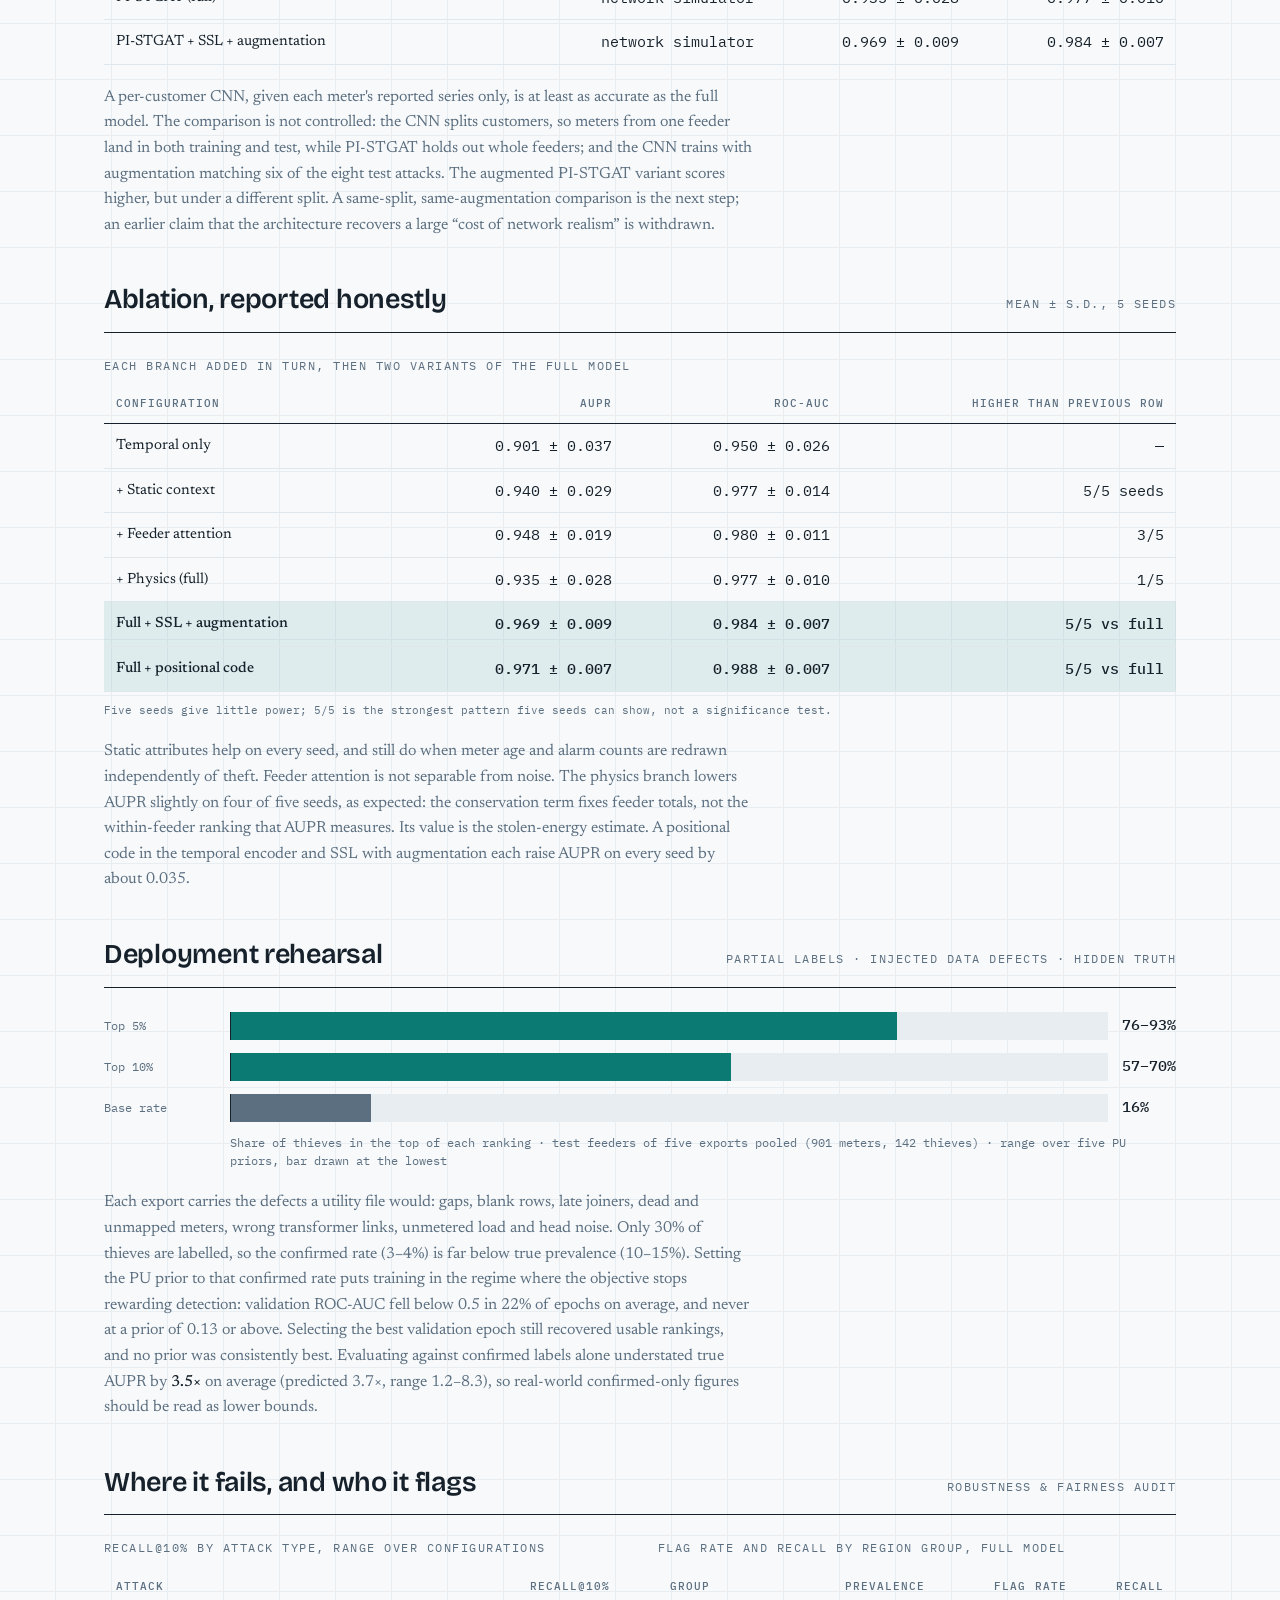
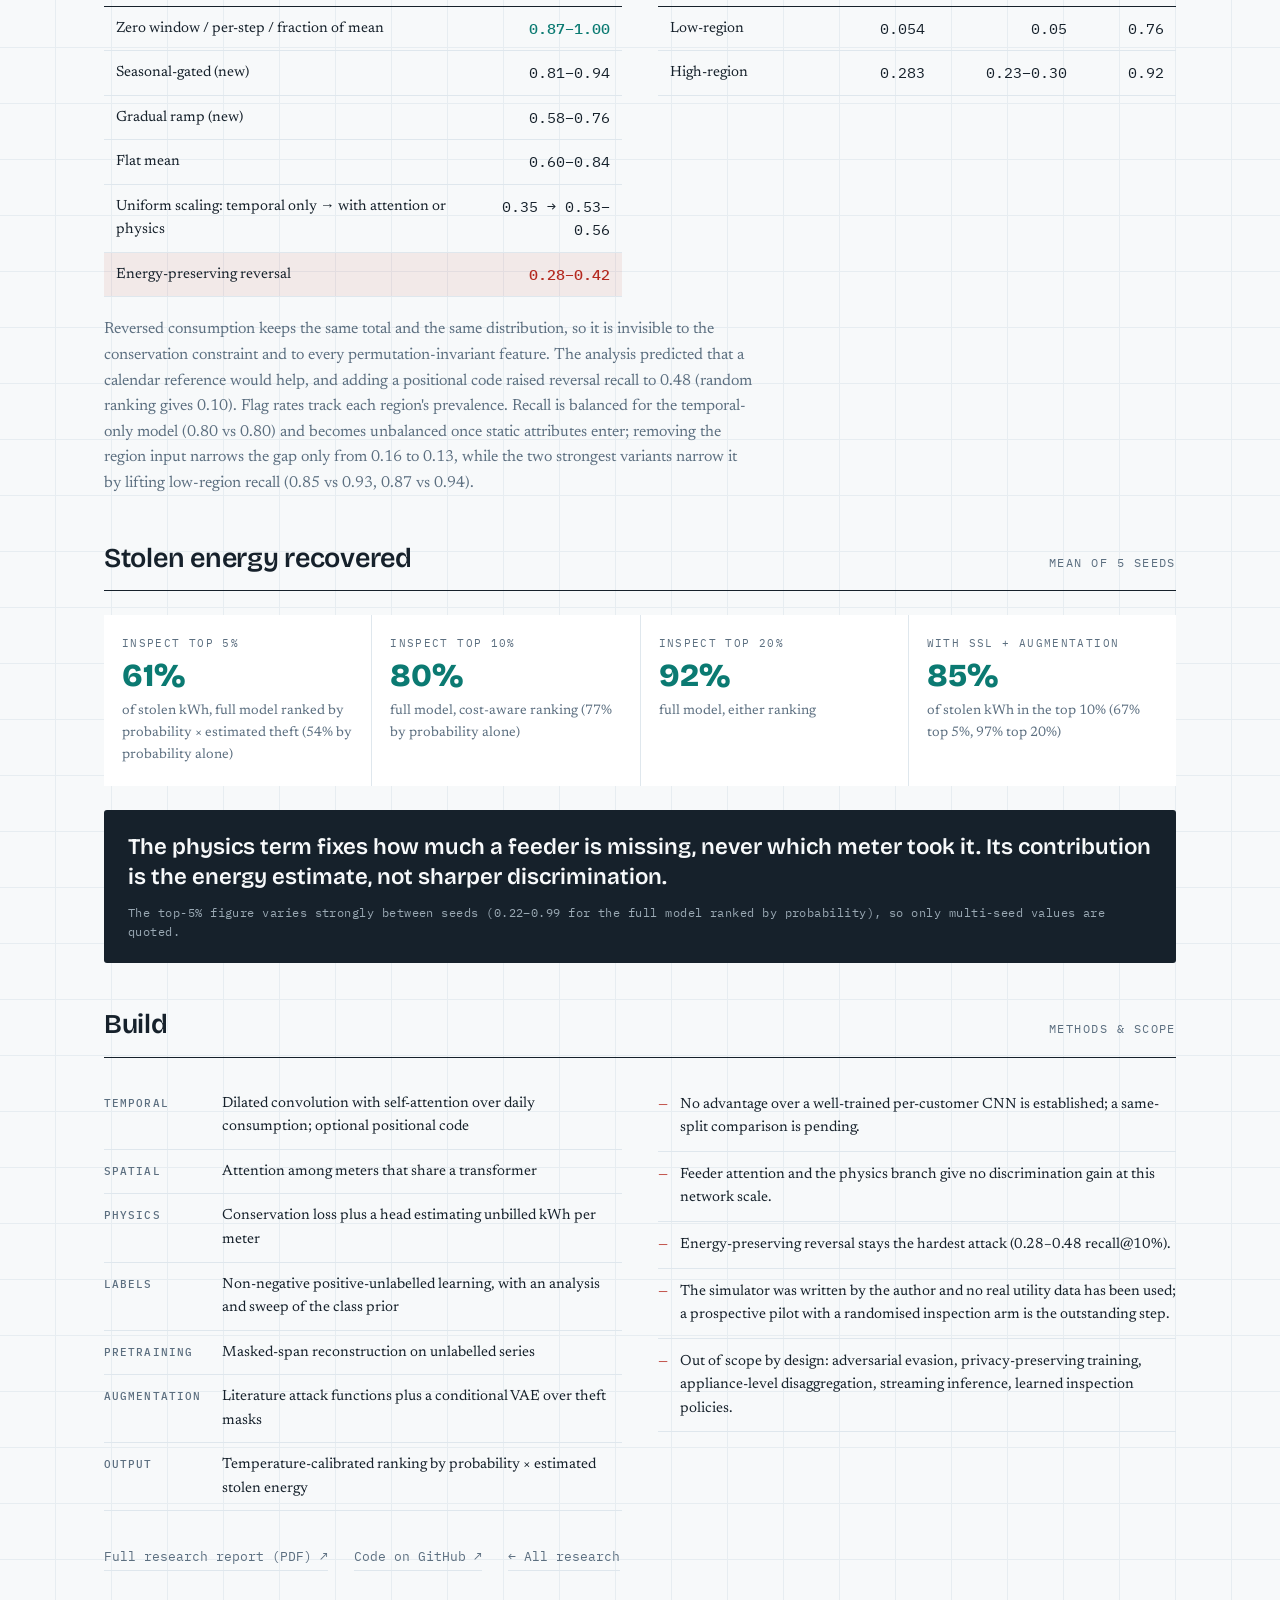
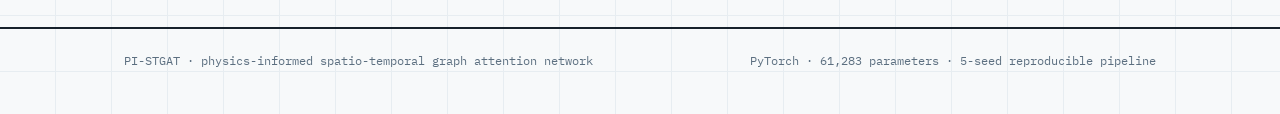
==== commit face30a3: "NTL pages: align with the 5-seed research report; link NTL_detection repo; fix rehearsal bar renderi" ====
--- a/research/non-technical-loss/index.html
+++ b/research/non-technical-loss/index.html
@@ -4,9 +4,9 @@
 <meta charset="utf-8">
 <meta name="viewport" content="width=device-width, initial-scale=1">
 <title>PI-STGAT — Detector Test Report · Ali Pira</title>
-<meta name="description" content="A physics-informed spatio-temporal graph attention network for electricity non-technical loss. Enforces the feeder energy balance inside the loss function, reports estimated stolen kWh, and is tested under partial labels: AUPR 0.901 vs 0.793 for a per-customer baseline.">
+<meta name="description" content="A physics-informed spatio-temporal graph attention network for electricity non-technical loss. Puts the feeder energy balance in the training objective, estimates stolen kWh per meter, and is tested on a simulated network (5 seeds) and in a five-export deployment rehearsal with positive-unlabelled labels.">
 <meta property="og:title" content="PI-STGAT — Detector Test Report">
-<meta property="og:description" content="Finding electricity theft by making the grid balance its own books. Results, ablation, robustness audit and inspection economics.">
+<meta property="og:description" content="Finding electricity theft by making the grid balance its own books. Results, ablation, deployment rehearsal, robustness audit and stolen-energy recovery.">
 <meta property="og:url" content="https://alipira.github.io/research/non-technical-loss/">
 <meta property="og:type" content="article">
 <meta name="theme-color" content="#F7F9FA" media="(prefers-color-scheme: light)">
@@ -44,15 +44,16 @@
       <span>Detector test report</span>
       <span><b>PI-STGAT</b></span>
       <span>Physics-informed spatio-temporal graph attention network</span>
-      <span>3 seeds · 1 GPU</span>
-      <span>Ongoing · unpublished</span>
+      <span>5 seeds · 1 GPU</span>
+      <span>Ongoing · not peer reviewed</span>
     </div>
     <h1>Finding electricity theft by making the grid balance its own books</h1>
     <p class="sub">
-      Utilities lose roughly $100bn a year to non-technical losses, yet untargeted
-      inspection is itself loss-making — which is why it rarely happens. This project
-      reframes theft detection as an inspection-budget problem and reports what a
-      detector actually delivers under realistic, partially-labelled conditions.
+      Utilities can inspect only a small fraction of customers each year, so what
+      matters is how many thieves, and how much stolen energy, sit at the top of
+      the inspection list. This project treats theft detection as ranking under a
+      fixed inspection budget with partial labels, and reports what a detector
+      delivers on a simulated network and in a deployment rehearsal with hidden truth.
     </p>
   </header>
 
@@ -65,15 +66,16 @@
       <span>transformer head reading</span>
     </div>
     <p class="note">
-      Every low-voltage feeder is a closed accounting system. Prior work treats the
-      transformer reading as one more input feature; here it becomes a physical
-      constraint inside the loss function, so the network must attribute the
-      unexplained residual to specific meters — and can therefore report
-      <strong>estimated stolen kilowatt-hours</strong>, not just a probability.
+      Every low-voltage feeder is a closed accounting system. Earlier work uses the
+      transformer reading as a screening gate or as one more input feature; here the
+      balance enters the training objective, and a conservation head estimates
+      <strong>unbilled kilowatt-hours per meter</strong>, not just a probability.
+      The constraint fixes how much energy a feeder is missing, never which meter
+      took it: attribution within a feeder comes from the learned branches.
     </p>
 
     <div class="balance">
-      <div class="bar" role="img" aria-label="Feeder energy balance: 78 percent metered consumption, 9 percent technical loss, 13 percent unexplained residual attributed to theft">
+      <div class="bar" role="img" aria-label="Illustrative feeder energy balance: metered consumption, technical loss, and the unexplained residual attributed to theft">
         <div class="seg metered">metered consumption</div>
         <div class="seg tech">loss</div>
         <div class="seg theft">theft</div>
@@ -90,56 +92,66 @@
     <div class="shead"><h2>What was built and measured</h2><span class="tag">Scale</span></div>
     <div class="fields">
       <div class="field"><div class="k">Network simulated</div><div class="v">150</div><div class="n">feeders · ~3,000 meters</div></div>
-      <div class="field"><div class="k">Observation window</div><div class="v">365 d</div><div class="n">≈1.1M meter-days per run</div></div>
-      <div class="field"><div class="k">Training runs</div><div class="v">15</div><div class="n">5 configs × 3 seeds</div></div>
-      <div class="field"><div class="k">Attack types</div><div class="v">8</div><div class="n">6 standard + 2 novel</div></div>
-      <div class="field"><div class="k">Model size</div><div class="v">61k</div><div class="n">parameters, one RTX 4080</div></div>
-      <div class="field"><div class="k">Rehearsal set</div><div class="v">1,158</div><div class="n">meters, 48 confirmed labels</div></div>
-    </div>
-  </section>
-
-  <section class="rsec">
-    <div class="shead"><h2>The architecture earns its place</h2><span class="tag">Like-for-like, identical data</span></div>
+      <div class="field"><div class="k">Observation window</div><div class="v">365 d</div><div class="n">≈1.1M meter-days per network</div></div>
+      <div class="field"><div class="k">Seeds</div><div class="v">5</div><div class="n">each fixes network, split and initialisation</div></div>
+      <div class="field"><div class="k">Attack types</div><div class="v">8</div><div class="n">6 standard + 2 new</div></div>
+      <div class="field"><div class="k">Model size</div><div class="v">61k</div><div class="n">parameters · full run ~24 min on one RTX 4080</div></div>
+      <div class="field"><div class="k">Rehearsal</div><div class="v">5</div><div class="n">defective exports · 901 test meters, 40 confirmed thieves</div></div>
+    </div>
+  </section>
+
+  <section class="rsec">
+    <div class="shead"><h2>No architectural advantage shown yet</h2><span class="tag">Mean ± s.d., 5 seeds</span></div>
     <div class="tw">
       <table>
-        <caption>Model comparison — the AUPR floor equals each test set's prevalence</caption>
+        <caption>Model comparison — bars within a dataset share data but not necessarily a split</caption>
         <thead><tr><th scope="col">Model</th><th scope="col">Dataset</th><th scope="col">AUPR</th><th scope="col">ROC-AUC</th></tr></thead>
         <tbody>
-          <tr><th scope="row">Baseline 1D-CNN</th><td>easy per-customer</td><td>0.908</td><td>0.974</td></tr>
-          <tr><th scope="row">XGBoost</th><td>easy per-customer</td><td>0.792</td><td>0.884</td></tr>
-          <tr><th scope="row">Baseline 1D-CNN</th><td>realistic network</td><td>0.793</td><td>0.910</td></tr>
-          <tr class="lead"><th scope="row">PI-STGAT (full)</th><td>realistic network</td><td>0.901</td><td>0.973</td></tr>
+          <tr><th scope="row">Baseline 1D-CNN</th><td>per-customer generator</td><td>0.938 ± 0.024</td><td>0.973 ± 0.014</td></tr>
+          <tr><th scope="row">XGBoost</th><td>per-customer generator</td><td>0.802 ± 0.034</td><td>0.884 ± 0.016</td></tr>
+          <tr class="lead"><th scope="row">Baseline 1D-CNN</th><td>network simulator</td><td>0.950 ± 0.021</td><td>0.978 ± 0.010</td></tr>
+          <tr><th scope="row">PI-STGAT (full)</th><td>network simulator</td><td>0.935 ± 0.028</td><td>0.977 ± 0.010</td></tr>
+          <tr><th scope="row">PI-STGAT + SSL + augmentation</th><td>network simulator</td><td>0.969 ± 0.009</td><td>0.984 ± 0.007</td></tr>
         </tbody>
       </table>
     </div>
     <p class="note">
-      Realistic network conditions cost a per-customer model about 0.11 AUPR. The
-      proposed architecture recovers essentially all of it on the same data, so the
-      gain is attributable to the model rather than to an easier benchmark.
-    </p>
-  </section>
-
-  <section class="rsec">
-    <div class="shead"><h2>Ablation, reported honestly</h2><span class="tag">Mean of 3 seeds</span></div>
+      A per-customer CNN, given each meter's reported series only, is at least as
+      accurate as the full model. The comparison is not controlled: the CNN splits
+      customers, so meters from one feeder land in both training and test, while
+      PI-STGAT holds out whole feeders; and the CNN trains with augmentation matching
+      six of the eight test attacks. The augmented PI-STGAT variant scores higher, but
+      under a different split. A same-split, same-augmentation comparison is the next
+      step; an earlier claim that the architecture recovers a large “cost of network
+      realism” is withdrawn.
+    </p>
+  </section>
+
+  <section class="rsec">
+    <div class="shead"><h2>Ablation, reported honestly</h2><span class="tag">Mean ± s.d., 5 seeds</span></div>
     <div class="tw">
       <table>
-        <caption>Each branch added in turn</caption>
-        <thead><tr><th scope="col">Configuration</th><th scope="col">AUPR</th><th scope="col">ROC-AUC</th><th scope="col">Recall@10%</th></tr></thead>
+        <caption>Each branch added in turn, then two variants of the full model</caption>
+        <thead><tr><th scope="col">Configuration</th><th scope="col">AUPR</th><th scope="col">ROC-AUC</th><th scope="col">Higher than previous row</th></tr></thead>
         <tbody>
-          <tr><th scope="row">Temporal only</th><td>0.838</td><td>0.923</td><td>0.693</td></tr>
-          <tr class="lead"><th scope="row">+ Static context</th><td>0.901</td><td>0.973</td><td>0.728</td></tr>
-          <tr><th scope="row">+ Graph (feeder topology)</th><td>0.897</td><td>0.971</td><td>0.728</td></tr>
-          <tr class="lead"><th scope="row">+ Physics (full)</th><td>0.901</td><td>0.973</td><td>0.723</td></tr>
+          <tr><th scope="row">Temporal only</th><td>0.901 ± 0.037</td><td>0.950 ± 0.026</td><td>—</td></tr>
+          <tr><th scope="row">+ Static context</th><td>0.940 ± 0.029</td><td>0.977 ± 0.014</td><td>5/5 seeds</td></tr>
+          <tr><th scope="row">+ Feeder attention</th><td>0.948 ± 0.019</td><td>0.980 ± 0.011</td><td>3/5</td></tr>
+          <tr><th scope="row">+ Physics (full)</th><td>0.935 ± 0.028</td><td>0.977 ± 0.010</td><td>1/5</td></tr>
+          <tr class="lead"><th scope="row">Full + SSL + augmentation</th><td>0.969 ± 0.009</td><td>0.984 ± 0.007</td><td>5/5 vs full</td></tr>
+          <tr class="lead"><th scope="row">Full + positional code</th><td>0.971 ± 0.007</td><td>0.988 ± 0.007</td><td>5/5 vs full</td></tr>
         </tbody>
       </table>
     </div>
-    <p class="tienote">Highlighted rows are tied on AUPR at 0.901 — not a single winner.</p>
-    <p class="note">
-      Only the first step separates beyond seed noise. The graph and physics
-      increments fall inside the error bars at this network scale, stated plainly
-      rather than rounded into a success. Their contribution appears instead in
-      per-attack behaviour and in the stolen-energy estimates that no other
-      configuration can produce.
+    <p class="tienote">Five seeds give little power; 5/5 is the strongest pattern five seeds can show, not a significance test.</p>
+    <p class="note">
+      Static attributes help on every seed, and still do when meter age and alarm
+      counts are redrawn independently of theft. Feeder attention is not separable
+      from noise. The physics branch lowers AUPR slightly on four of five seeds, as
+      expected: the conservation term fixes feeder totals, not the within-feeder
+      ranking that AUPR measures. Its value is the stolen-energy estimate. A
+      positional code in the temporal encoder and SSL with augmentation each raise
+      AUPR on every seed by about 0.035.
     </p>
   </section>
 
@@ -148,41 +160,36 @@
     <div class="chart">
       <div class="crow">
         <span class="lab">Top 5%</span>
-        <span class="track" role="img" aria-label="Top 5 percent of the ranked list: 50 percent of inspections confirm a thief"><span class="fill" style="width:50%"></span></span>
-        <span class="num">50%</span>
+        <span class="track" role="img" aria-label="Top 5 percent of the ranked list: 76 to 93 percent are thieves, depending on the PU prior"><span class="fill" style="width:76%"></span></span>
+        <span class="num">76–93%</span>
       </div>
       <div class="crow">
         <span class="lab">Top 10%</span>
-        <span class="track" role="img" aria-label="Top 10 percent of the ranked list: 34 percent of inspections confirm a thief"><span class="fill" style="width:34%"></span></span>
-        <span class="num">34%</span>
+        <span class="track" role="img" aria-label="Top 10 percent of the ranked list: 57 to 70 percent are thieves, depending on the PU prior"><span class="fill" style="width:57%"></span></span>
+        <span class="num">57–70%</span>
       </div>
       <div class="crow">
-        <span class="lab">Top 15%</span>
-        <span class="track" role="img" aria-label="Top 15 percent of the ranked list: 33 percent of inspections confirm a thief"><span class="fill" style="width:33%"></span></span>
-        <span class="num">33%</span>
-      </div>
-      <!-- REVIEW BEFORE PUBLISHING: this 20% is the untargeted hit rate used in the
-           economics model below. The rehearsal set's own prevalence is stated as 13%.
-           Decide which figure is the comparator for this chart and make the two agree,
-           or keep both and label each explicitly. -->
-      <div class="crow">
-        <span class="lab">Untargeted</span>
-        <span class="track" role="img" aria-label="Untargeted inspection reference: 20 percent hit rate"><span class="fill base" style="width:20%"></span></span>
-        <span class="num">20%</span>
+        <span class="lab">Base rate</span>
+        <span class="track" role="img" aria-label="Base rate: 16 percent of test meters are thieves"><span class="fill base" style="width:16%"></span></span>
+        <span class="num">16%</span>
       </div>
     </div>
     <p class="chartnote">
-      Share of inspections that confirm a real thief, out-of-sample meters ·
-      “Untargeted” is the industry reference rate used in the economics below
-    </p>
-    <p class="note">
-      Only 48 of the 1,158 meters carried confirmed labels while true prevalence was
-      13%, so two thirds of thieves were unlabelled. Training therefore used
-      positive-unlabelled learning, and a deliberately mis-set class prior was found
-      to collapse training after six epochs. Diagnosing that, characterising it with
-      a prior sweep, and fixing it produced the result above. Evaluating against
-      confirmed labels alone understates true performance by a measured
-      <strong>1.48×</strong>, which makes every real-world figure here a lower bound.
+      Share of thieves in the top of each ranking · test feeders of five exports pooled
+      (901 meters, 142 thieves) · range over five PU priors, bar drawn at the lowest
+    </p>
+    <p class="note">
+      Each export carries the defects a utility file would: gaps, blank rows, late
+      joiners, dead and unmapped meters, wrong transformer links, unmetered load and
+      head noise. Only 30% of thieves are labelled, so the confirmed rate (3–4%) is
+      far below true prevalence (10–15%). Setting the PU prior to that confirmed rate
+      puts training in the regime where the objective stops rewarding detection:
+      validation ROC-AUC fell below 0.5 in 22% of epochs on average, and never at a
+      prior of 0.13 or above. Selecting the best validation epoch still recovered
+      usable rankings, and no prior was consistently best. Evaluating against
+      confirmed labels alone understated true AUPR by <strong>3.5×</strong> on average
+      (predicted 3.7×, range 1.2–8.3), so real-world confirmed-only figures should be
+      read as lower bounds.
     </p>
   </section>
 
@@ -191,55 +198,58 @@
     <div class="cols">
       <div class="tw">
         <table>
-          <caption>Recall by attack type</caption>
+          <caption>Recall@10% by attack type, range over configurations</caption>
           <thead><tr><th scope="col">Attack</th><th scope="col">Recall@10%</th></tr></thead>
           <tbody>
-            <tr><th scope="row">Zeroing / per-step / fractional</th><td><span class="good">~1.00</span></td></tr>
-            <tr><th scope="row">Seasonal-gated (novel)</th><td>0.81–0.88</td></tr>
-            <!-- REVIEW: label what the arrow means here (e.g. before → after the prior fix,
-                 or weakest → strongest seed). Left exactly as supplied. -->
-            <tr><th scope="row">Uniform scaling</th><td>0.46 → 0.75</td></tr>
-            <tr class="weak"><th scope="row">Energy-preserving reversal</th><td><span class="flag">0.11–0.25</span></td></tr>
+            <tr><th scope="row">Zero window / per-step / fraction of mean</th><td><span class="good">0.87–1.00</span></td></tr>
+            <tr><th scope="row">Seasonal-gated (new)</th><td>0.81–0.94</td></tr>
+            <tr><th scope="row">Gradual ramp (new)</th><td>0.58–0.76</td></tr>
+            <tr><th scope="row">Flat mean</th><td>0.60–0.84</td></tr>
+            <tr><th scope="row">Uniform scaling: temporal only → with attention or physics</th><td>0.35 → 0.53–0.56</td></tr>
+            <tr class="weak"><th scope="row">Energy-preserving reversal</th><td><span class="flag">0.28–0.42</span></td></tr>
           </tbody>
         </table>
       </div>
       <div class="tw">
         <table>
-          <caption>Flag rate vs true prevalence, by region</caption>
+          <caption>Flag rate and recall by region group, full model</caption>
           <thead><tr><th scope="col">Group</th><th scope="col">Prevalence</th><th scope="col">Flag rate</th><th scope="col">Recall</th></tr></thead>
           <tbody>
-            <tr><th scope="row">Low-prevalence</th><td>0.04</td><td>0.03–0.04</td><td>0.62</td></tr>
-            <tr><th scope="row">High-prevalence</th><td>0.27</td><td>0.30–0.33</td><td>0.90</td></tr>
+            <tr><th scope="row">Low-region</th><td>0.054</td><td>0.05</td><td>0.76</td></tr>
+            <tr><th scope="row">High-region</th><td>0.283</td><td>0.23–0.30</td><td>0.92</td></tr>
           </tbody>
         </table>
       </div>
     </div>
     <p class="note">
-      Energy-preserving theft — where a customer shifts consumption without reducing
-      the total — defeats every configuration including this one, because it violates
-      no conservation law. Flag rates otherwise track each region's real prevalence,
-      so the model does not over-target; but context features widen the recall gap
-      between regions, a trade-off surfaced here rather than left unmeasured.
-    </p>
-  </section>
-
-  <section class="rsec">
-    <div class="shead"><h2>Why a utility would buy it</h2><span class="tag">Modelled on a 500,000-customer network</span></div>
+      Reversed consumption keeps the same total and the same distribution, so it is
+      invisible to the conservation constraint and to every permutation-invariant
+      feature. The analysis predicted that a calendar reference would help, and adding
+      a positional code raised reversal recall to 0.48 (random ranking gives 0.10).
+      Flag rates track each region's prevalence. Recall is balanced for the
+      temporal-only model (0.80 vs 0.80) and becomes unbalanced once static attributes
+      enter; removing the region input narrows the gap only from 0.16 to 0.13, while
+      the two strongest variants narrow it by lifting low-region recall (0.85 vs 0.93,
+      0.87 vs 0.94).
+    </p>
+  </section>
+
+  <section class="rsec">
+    <div class="shead"><h2>Stolen energy recovered</h2><span class="tag">Mean of 5 seeds</span></div>
     <div class="econ">
-      <div class="ecard"><div class="k">Untargeted inspection</div><div class="v neg">–$0.49M</div><div class="n">Net annual result at a 20% hit rate — the activity destroys value</div></div>
-      <div class="ecard"><div class="k">Model-ranked inspection</div><div class="v pos">+$1.03M</div><div class="n">Same budget, same crews, reordered work list</div></div>
-      <div class="ecard"><div class="k">System cost</div><div class="v">$98k</div><div class="n">One-time, plus $89k/yr — about 0.1% of the metering infrastructure it runs on</div></div>
-      <div class="ecard"><div class="k">Energy recovered</div><div class="v">80%</div><div class="n">Share of stolen kWh captured by inspecting the top 10%</div></div>
+      <div class="ecard"><div class="k">Inspect top 5%</div><div class="v pos">61%</div><div class="n">of stolen kWh, full model ranked by probability × estimated theft (54% by probability alone)</div></div>
+      <div class="ecard"><div class="k">Inspect top 10%</div><div class="v pos">80%</div><div class="n">full model, cost-aware ranking (77% by probability alone)</div></div>
+      <div class="ecard"><div class="k">Inspect top 20%</div><div class="v pos">92%</div><div class="n">full model, either ranking</div></div>
+      <div class="ecard"><div class="k">With SSL + augmentation</div><div class="v pos">85%</div><div class="n">of stolen kWh in the top 10% (67% top 5%, 97% top 20%)</div></div>
     </div>
     <div class="pull">
       <p>
-        Untargeted inspection loses money, which is why utilities tolerate the theft.
-        The model has to beat it by 1.8 percentage points to pay for itself. At the
-        top 5% of the ranked list, it beats it by thirty.
+        The physics term fixes how much a feeder is missing, never which meter took
+        it. Its contribution is the energy estimate, not sharper discrimination.
       </p>
       <small>
-        Corroboration — Endesa (Spain) reported doubling inspection success to one
-        confirmed theft in every two inspections after adopting ML-based targeting.
+        The top-5% figure varies strongly between seeds (0.22–0.99 for the full model
+        ranked by probability), so only multi-seed values are quoted.
       </small>
     </div>
   </section>
@@ -249,10 +259,10 @@
     <div class="cols">
       <div>
         <ul class="stack">
-          <li><b>Temporal</b><span>Dilated convolution with self-attention over daily consumption</span></li>
-          <li><b>Spatial</b><span>Masked graph attention over the true meter-to-transformer topology</span></li>
-          <li><b>Physics</b><span>Conservation loss plus a softplus head estimating stolen kWh per meter</span></li>
-          <li><b>Labels</b><span>Non-negative positive-unlabelled learning with a prior sweep</span></li>
+          <li><b>Temporal</b><span>Dilated convolution with self-attention over daily consumption; optional positional code</span></li>
+          <li><b>Spatial</b><span>Attention among meters that share a transformer</span></li>
+          <li><b>Physics</b><span>Conservation loss plus a head estimating unbilled kWh per meter</span></li>
+          <li><b>Labels</b><span>Non-negative positive-unlabelled learning, with an analysis and sweep of the class prior</span></li>
           <li><b>Pretraining</b><span>Masked-span reconstruction on unlabelled series</span></li>
           <li><b>Augmentation</b><span>Literature attack functions plus a conditional VAE over theft masks</span></li>
           <li><b>Output</b><span>Temperature-calibrated ranking by probability × estimated stolen energy</span></li>
@@ -260,15 +270,16 @@
       </div>
       <div>
         <ul class="limits">
-          <li>Energy-preserving theft remains largely undetected — by this model and by every published alternative.</li>
-          <li>Graph and physics contributions are not statistically separable on aggregate metrics at this network scale.</li>
-          <li>Validation is a physics-based simulator plus a hidden-truth rehearsal; a prospective pilot with a randomised control arm is the outstanding step.</li>
+          <li>No advantage over a well-trained per-customer CNN is established; a same-split comparison is pending.</li>
+          <li>Feeder attention and the physics branch give no discrimination gain at this network scale.</li>
+          <li>Energy-preserving reversal stays the hardest attack (0.28–0.48 recall@10%).</li>
+          <li>The simulator was written by the author and no real utility data has been used; a prospective pilot with a randomised inspection arm is the outstanding step.</li>
           <li>Out of scope by design: adversarial evasion, privacy-preserving training, appliance-level disaggregation, streaming inference, learned inspection policies.</li>
         </ul>
       </div>
     </div>
-    <a class="backhome" href="https://github.com/Alipira/PI-STGAT/blob/main/report/PI-STGAT_research_report.pdf">Full research report (PDF) ↗</a>
-    <a class="backhome" href="https://github.com/Alipira/PI-STGAT">Code on GitHub ↗</a>
+    <a class="backhome" href="https://github.com/Alipira/NTL_detection/blob/main/report/PI-STGAT_research_report.pdf">Full research report (PDF) ↗</a>
+    <a class="backhome" href="https://github.com/Alipira/NTL_detection">Code on GitHub ↗</a>
     <a class="backhome" href="../../#research">← All research</a>
   </section>
 
@@ -277,7 +288,7 @@
 <footer class="site-foot">
   <div class="wrap">
     <span>PI-STGAT · physics-informed spatio-temporal graph attention network</span>
-    <span>PyTorch · 61,283 parameters · 3-seed reproducible pipeline</span>
+    <span>PyTorch · 61,283 parameters · 5-seed reproducible pipeline</span>
   </div>
 </footer>
 
--- a/assets/report.css
+++ b/assets/report.css
@@ -125,12 +125,12 @@
 
 /* ---------- HIT-RATE CHART ---------- */
 .chart{display:grid;gap:13px;margin-top:4px}
-.crow{display:grid;grid-template-columns:112px 1fr 58px;align-items:center;gap:14px}
+.crow{display:grid;grid-template-columns:112px 1fr auto;align-items:center;gap:14px}
 .crow .lab{font-family:var(--mono);font-size:.78rem;color:var(--muted)}
 .crow .track{position:relative;height:28px;background:var(--grid);border-left:1px solid var(--ink)}
-.crow .fill{height:100%;background:var(--teal)}
+.crow .fill{display:block;height:100%;background:var(--teal)}
 .crow .fill.base{background:var(--muted)}
-.crow .num{font-family:var(--mono);font-weight:500;font-size:.94rem}
+.crow .num{font-family:var(--mono);font-weight:500;font-size:.94rem;white-space:nowrap;min-width:3.6em}
 .chartnote{
   font-family:var(--mono);font-size:.72rem;color:var(--muted);
   margin-top:12px;padding-left:126px;
@@ -190,7 +190,7 @@
 
 @media (max-width:760px){
   .cols{grid-template-columns:1fr;gap:28px}
-  .crow{grid-template-columns:82px 1fr 50px}
+  .crow{grid-template-columns:72px 1fr auto;gap:10px}
   .chartnote{padding-left:0}
   .stack li{flex-direction:column;gap:2px}
   .stack li b{flex:none}
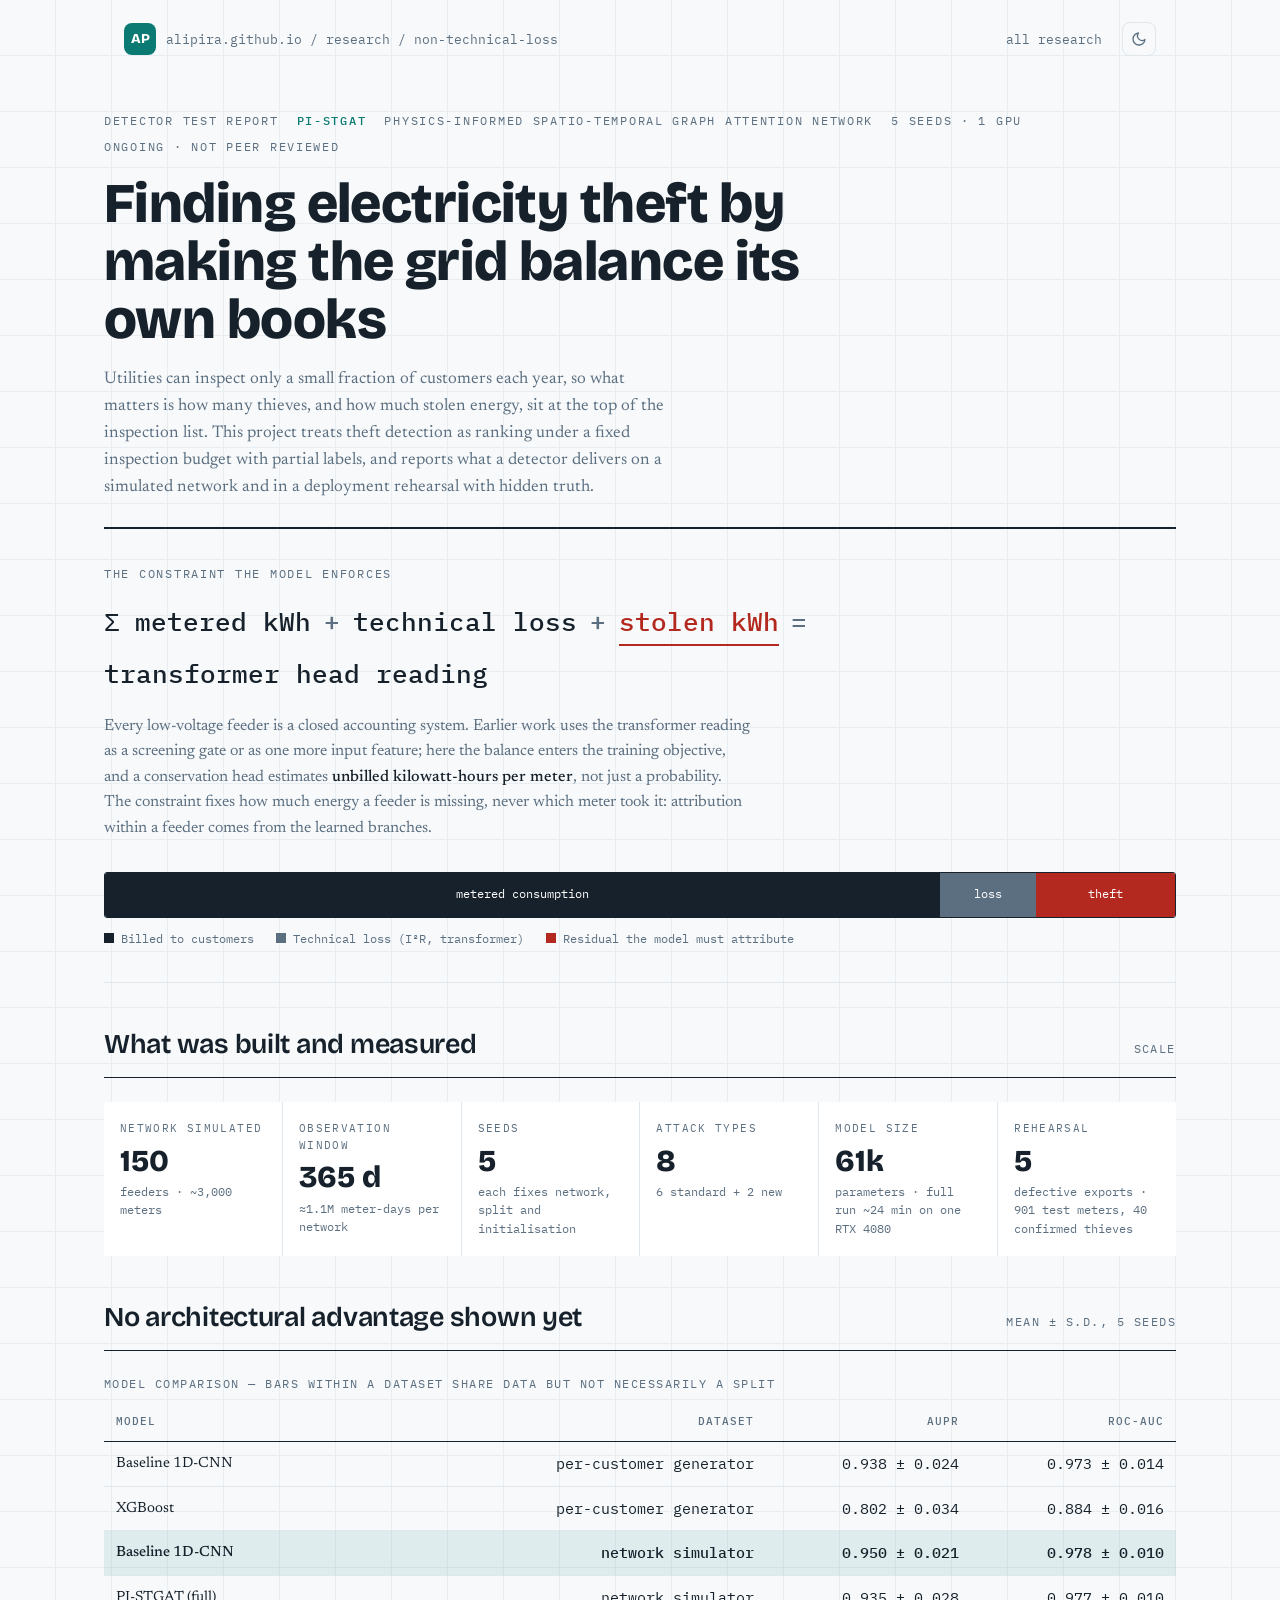
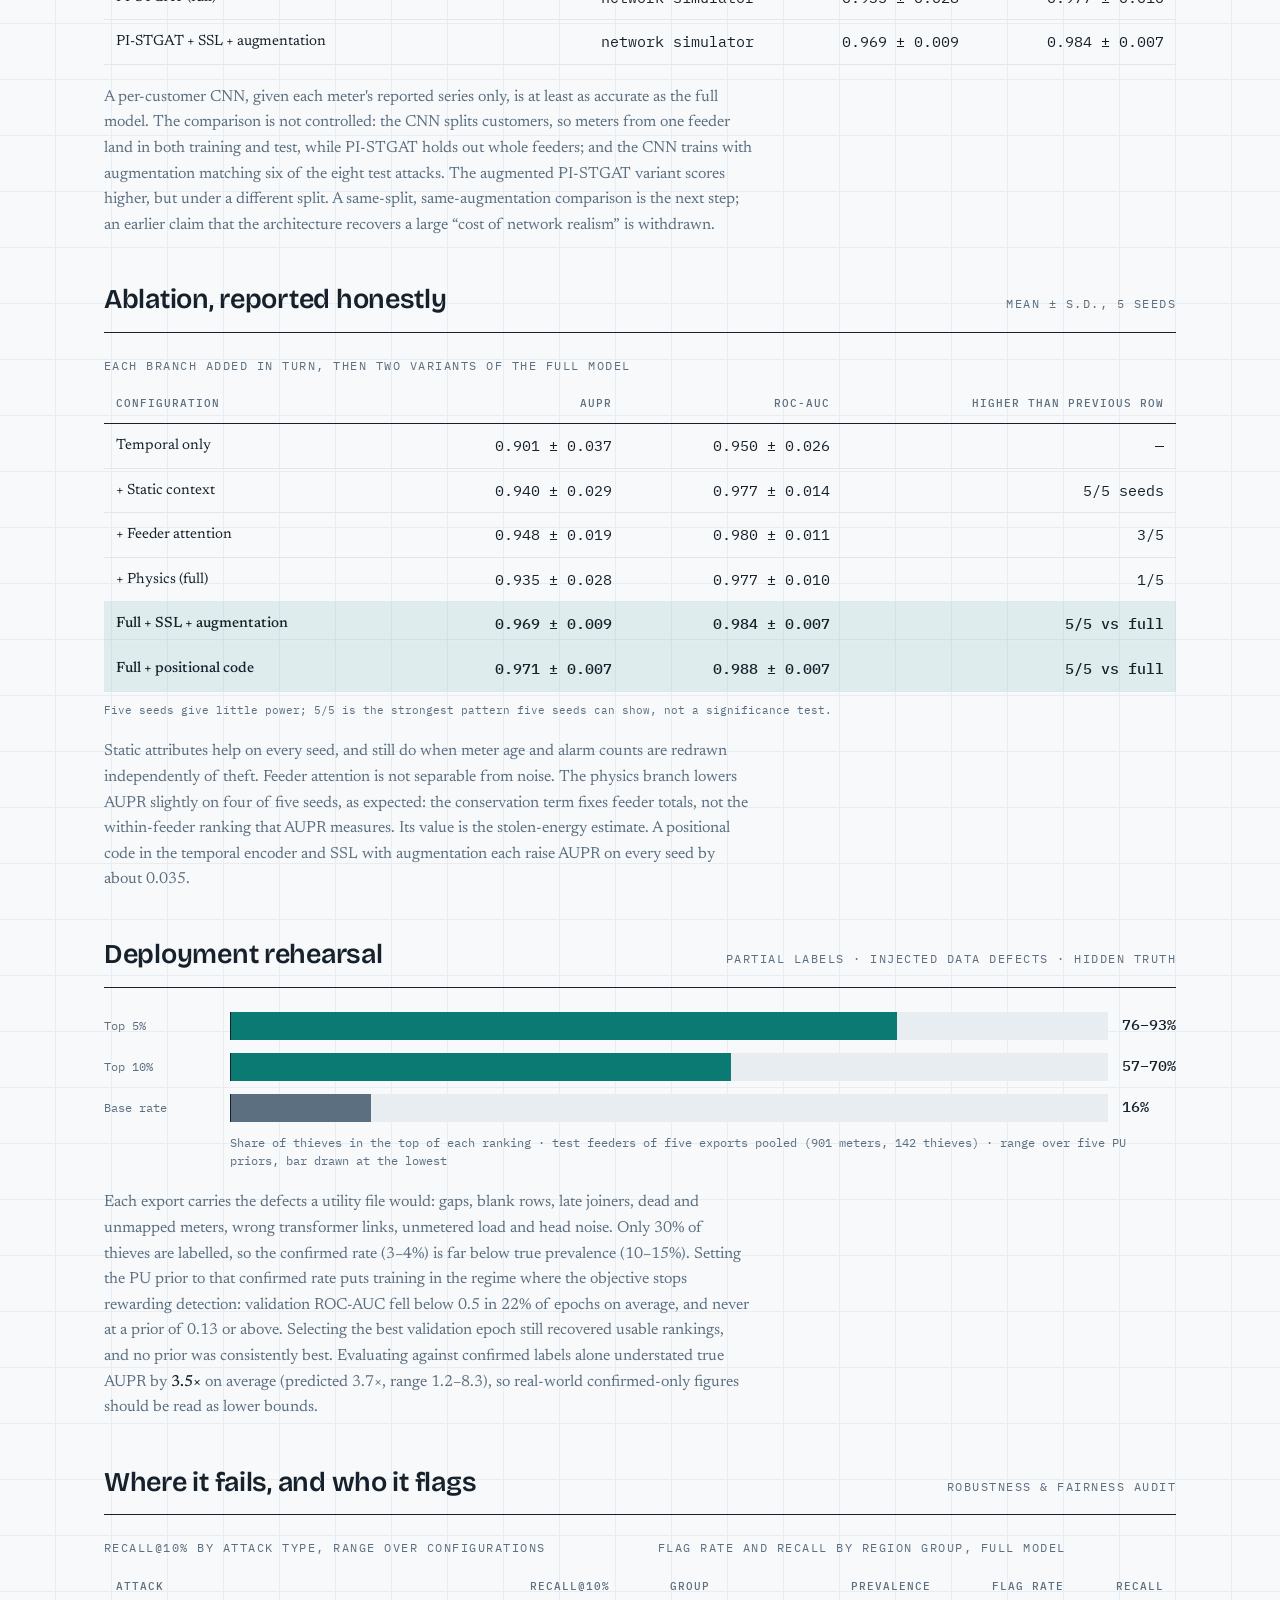
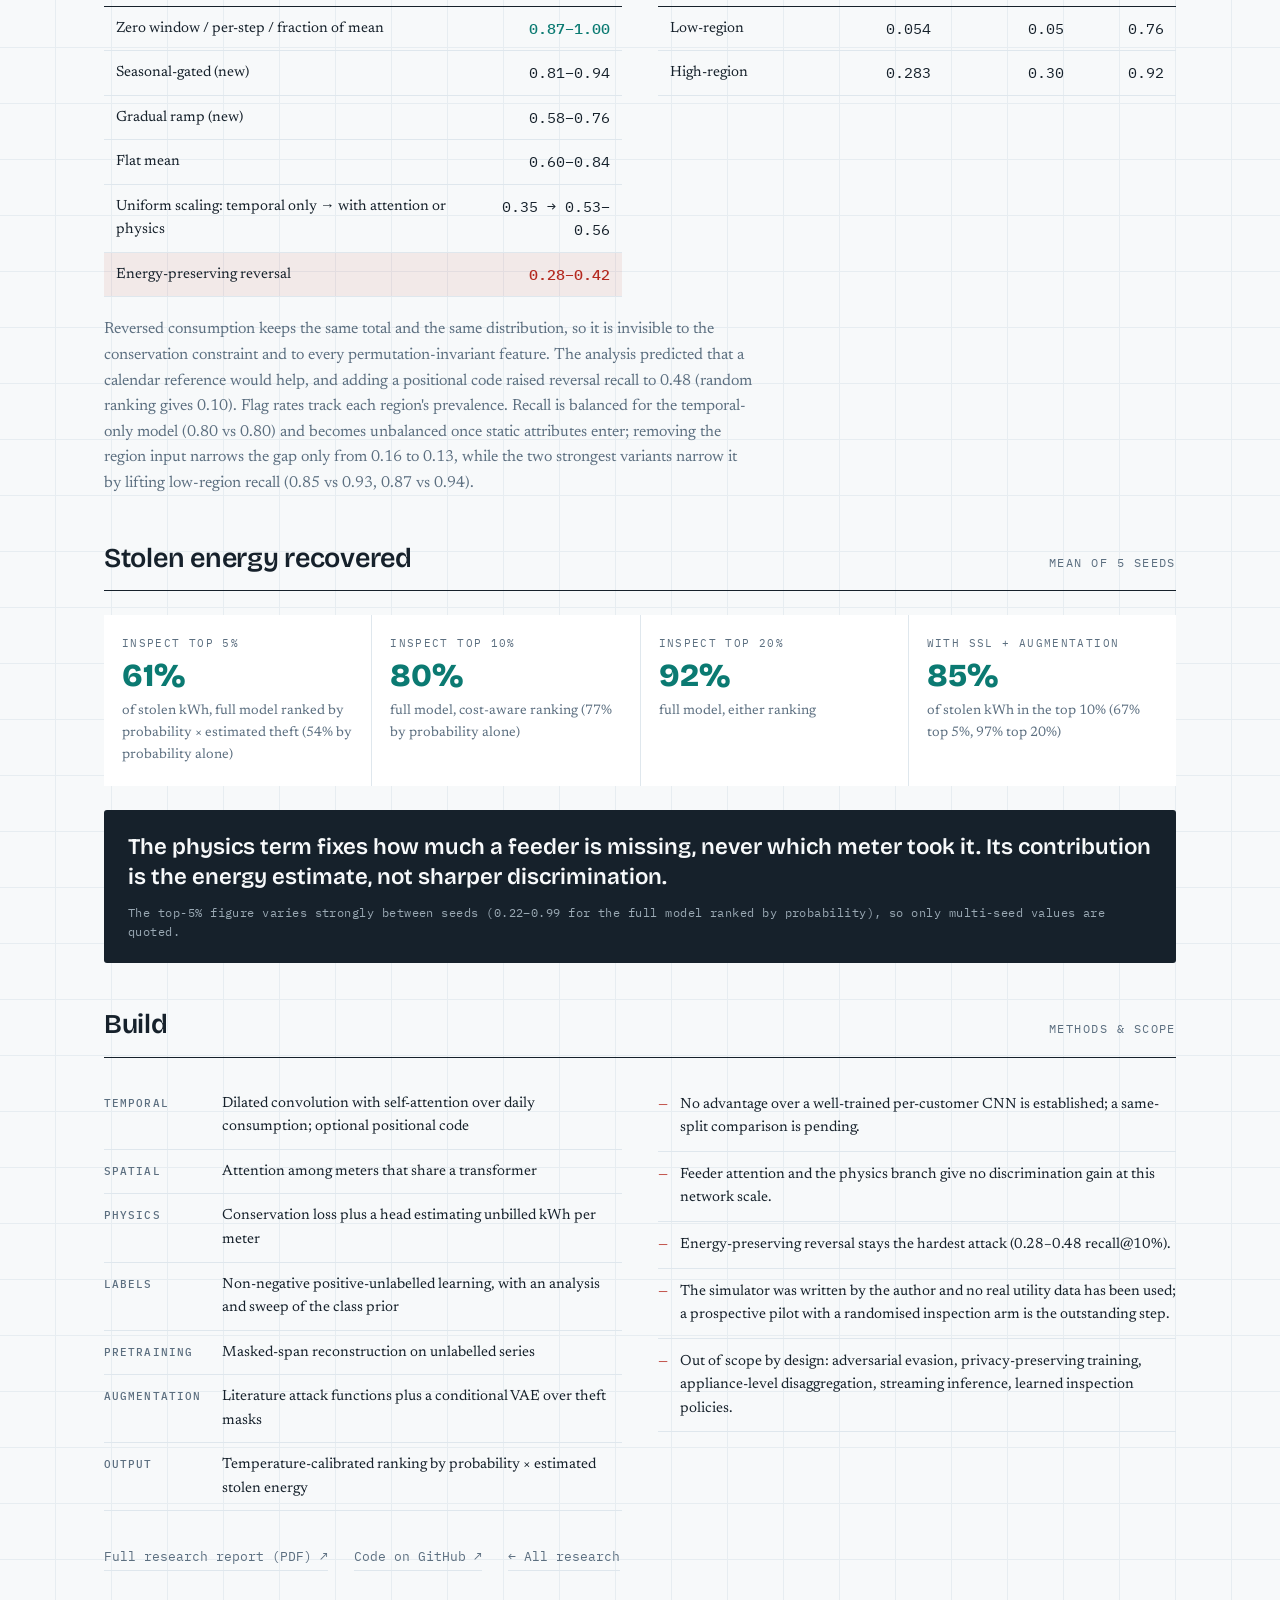
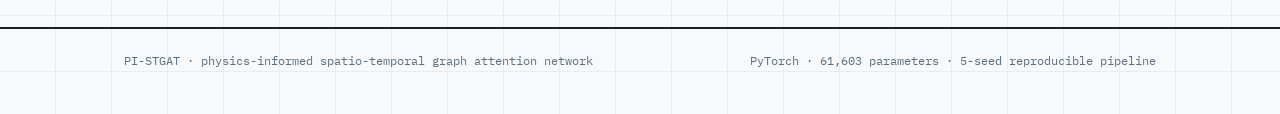
==== commit c9a2415e: "NTL page: correct parameter count and full-model high-region flag rate" ====
--- a/research/non-technical-loss/index.html
+++ b/research/non-technical-loss/index.html
@@ -216,7 +216,7 @@
           <thead><tr><th scope="col">Group</th><th scope="col">Prevalence</th><th scope="col">Flag rate</th><th scope="col">Recall</th></tr></thead>
           <tbody>
             <tr><th scope="row">Low-region</th><td>0.054</td><td>0.05</td><td>0.76</td></tr>
-            <tr><th scope="row">High-region</th><td>0.283</td><td>0.23–0.30</td><td>0.92</td></tr>
+            <tr><th scope="row">High-region</th><td>0.283</td><td>0.30</td><td>0.92</td></tr>
           </tbody>
         </table>
       </div>
@@ -288,7 +288,7 @@
 <footer class="site-foot">
   <div class="wrap">
     <span>PI-STGAT · physics-informed spatio-temporal graph attention network</span>
-    <span>PyTorch · 61,283 parameters · 5-seed reproducible pipeline</span>
+    <span>PyTorch · 61,603 parameters · 5-seed reproducible pipeline</span>
   </div>
 </footer>
 
